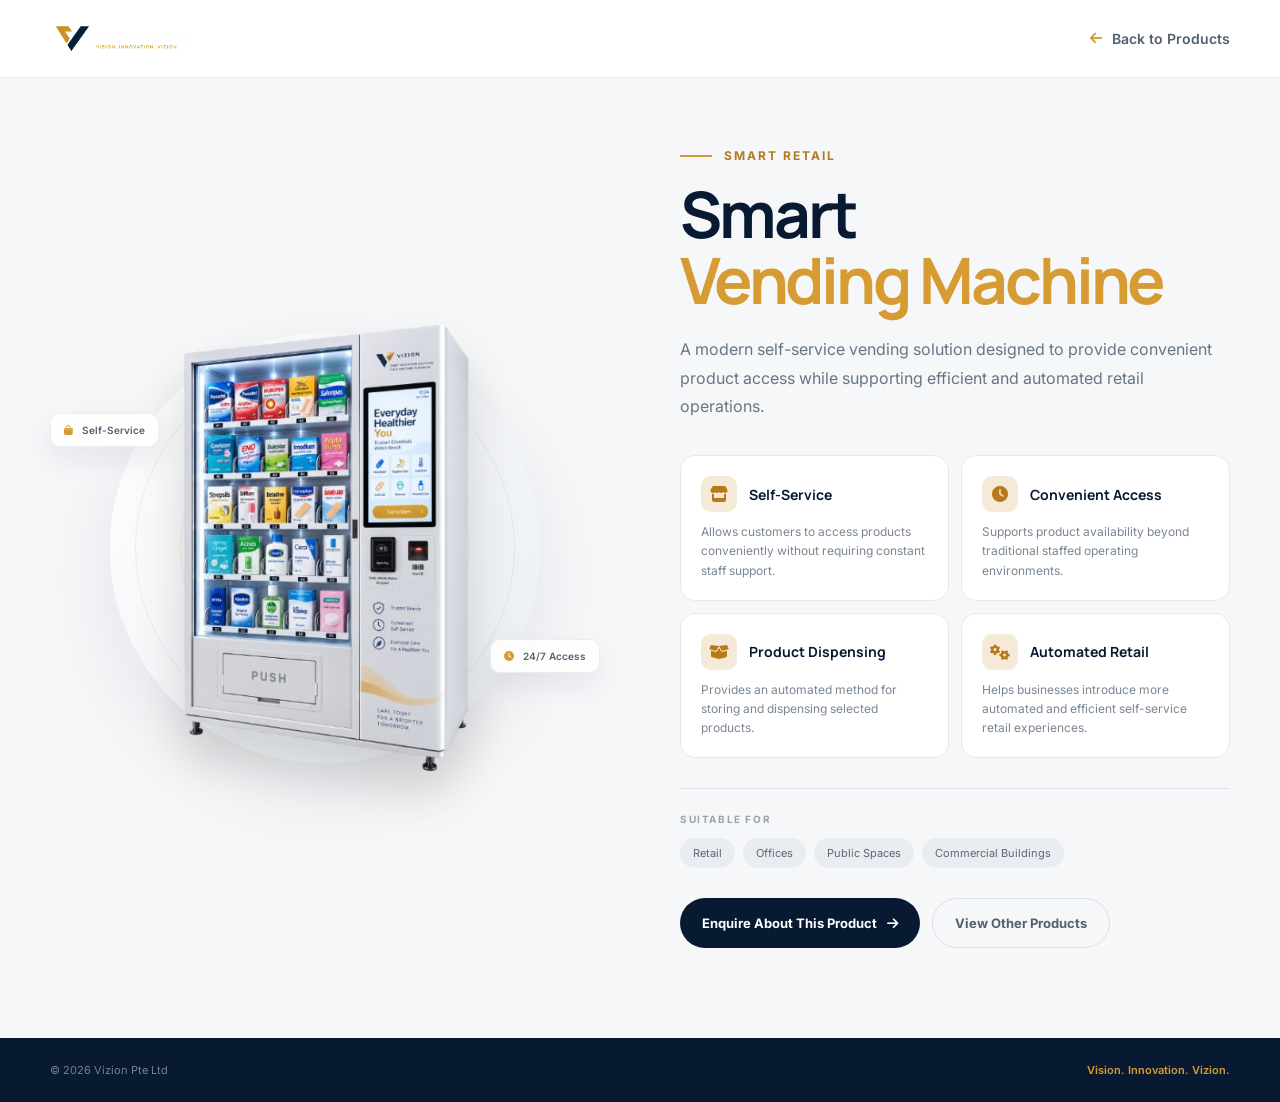
==== products.html @ 75392165 "try" ====
<!DOCTYPE html>
<html lang="en">

<head>
    <meta charset="UTF-8">
    <meta name="viewport" content="width=device-width, initial-scale=1.0">

    <title>Smart Vending Machine | Vizion Pte Ltd</title>

    <link rel="preconnect" href="https://fonts.googleapis.com">
    <link rel="preconnect" href="https://fonts.gstatic.com" crossorigin>

    <link
        href="https://fonts.googleapis.com/css2?family=Inter:wght@400;500;600;700&family=Manrope:wght@500;600;700;800&display=swap"
        rel="stylesheet"
    >

    <link
        rel="stylesheet"
        href="https://cdnjs.cloudflare.com/ajax/libs/font-awesome/6.5.2/css/all.min.css"
    >

    <style>

        /* ======================================================
           RESET
        ====================================================== */

        * {
            margin: 0;
            padding: 0;
            box-sizing: border-box;
        }

        html {
            scroll-behavior: smooth;
        }

        body {
            font-family: "Inter", sans-serif;
            background: #f6f7f9;
            color: #071a31;
        }

        a {
            text-decoration: none;
            color: inherit;
        }

        img {
            display: block;
            max-width: 100%;
        }


        /* ======================================================
           NAVBAR
        ====================================================== */

        .navbar {
            height: 78px;

            display: flex;
            align-items: center;

            position: sticky;
            top: 0;
            z-index: 100;

            background: rgba(255,255,255,0.95);
            backdrop-filter: blur(15px);

            border-bottom: 1px solid #e8ebef;
        }

        .nav-inner {
            width: min(1180px, calc(100% - 40px));
            margin: auto;

            display: flex;
            align-items: center;
            justify-content: space-between;
        }

        .logo img {
            width: 145px;
            max-height: 52px;
            object-fit: contain;
        }

        .back-btn {
            display: flex;
            align-items: center;
            gap: 10px;

            color: #52606f;

            font-size: 14px;
            font-weight: 600;

            transition: 0.25s ease;
        }

        .back-btn i {
            color: #d69b32;
        }

        .back-btn:hover {
            color: #071a31;
            transform: translateX(-4px);
        }


        /* ======================================================
           PRODUCT
        ====================================================== */

        .product-section {
            min-height: calc(100vh - 78px);

            display: flex;
            align-items: center;

            padding: 70px 0 90px;
        }

        .container {
            width: min(1180px, calc(100% - 40px));
            margin: auto;
        }

        .product-layout {
            display: grid;
            grid-template-columns: 1fr 1fr;

            gap: 80px;
            align-items: center;
        }


        /* ======================================================
           VISUAL
        ====================================================== */

        .product-visual {
            position: relative;

            min-height: 500px;

            display: flex;
            align-items: center;
            justify-content: center;

            opacity: 0;

            animation: visualIn 0.9s ease forwards;
        }

        @keyframes visualIn {

            from {
                opacity: 0;
                transform: translateX(-25px);
            }

            to {
                opacity: 1;
                transform: translateX(0);
            }

        }

        .visual-bg {
            position: absolute;

            width: 430px;
            height: 430px;

            border-radius: 50%;

            background:
                linear-gradient(
                    135deg,
                    #ffffff,
                    #e9edf2
                );

            box-shadow:
                0 30px 80px
                rgba(7, 26, 49, 0.08);

            animation:
                backgroundPulse
                5s ease-in-out infinite;
        }

        .visual-bg::before {
            content: "";

            position: absolute;
            inset: 25px;

            border-radius: 50%;

            border:
                1px solid
                rgba(7, 26, 49, 0.06);
        }

        .visual-bg::after {
            content: "";

            position: absolute;
            inset: 70px;

            border-radius: 50%;

            border:
                1px solid
                rgba(214, 155, 50, 0.15);
        }

        @keyframes backgroundPulse {

            0%,
            100% {
                transform: scale(1);
            }

            50% {
                transform: scale(1.025);
            }

        }

        .product-image {
            position: relative;
            z-index: 3;

            width: 86%;
            max-height: 450px;

            object-fit: contain;

            filter:
                drop-shadow(
                    0 30px 25px
                    rgba(0,0,0,0.14)
                );

            animation:
                productFloat
                4s ease-in-out infinite;
        }

        @keyframes productFloat {

            0%,
            100% {
                transform: translateY(0);
            }

            50% {
                transform: translateY(-12px);
            }

        }


        /* Small floating tags */

        .float-tag {
            position: absolute;
            z-index: 5;

            display: flex;
            align-items: center;
            gap: 9px;

            padding: 10px 13px;

            background:
                rgba(255,255,255,0.88);

            backdrop-filter: blur(12px);

            border:
                1px solid
                rgba(7,26,49,0.07);

            border-radius: 10px;

            box-shadow:
                0 12px 30px
                rgba(7,26,49,0.08);

            color: #52606f;

            font-size: 10px;
            font-weight: 600;

            animation:
                tagFloat
                4.5s ease-in-out infinite;
        }

        .float-tag i {
            color: #d69b32;
        }

        .tag-one {
            top: 23%;
            left: 0;
        }

        .tag-two {
            right: 0;
            bottom: 25%;

            animation-delay: 0.7s;
        }

        @keyframes tagFloat {

            0%,
            100% {
                transform: translateY(0);
            }

            50% {
                transform: translateY(-7px);
            }

        }


        /* ======================================================
           INFORMATION
        ====================================================== */

        .product-info {
            opacity: 0;

            transform: translateY(25px);

            animation:
                contentIn
                0.8s ease forwards;

            animation-delay: 0.15s;
        }

        @keyframes contentIn {

            to {
                opacity: 1;
                transform: translateY(0);
            }

        }

        .eyebrow {
            display: flex;
            align-items: center;
            gap: 12px;

            margin-bottom: 18px;

            color: #b37a20;

            font-size: 12px;
            font-weight: 700;

            letter-spacing: 2px;

            text-transform: uppercase;
        }

        .eyebrow::before {
            content: "";

            width: 32px;
            height: 2px;

            background: #d69b32;
        }

        h1 {
            margin-bottom: 22px;

            font-family: "Manrope", sans-serif;

            font-size:
                clamp(42px, 5vw, 66px);

            line-height: 1.03;

            letter-spacing: -3px;
        }

        h1 span {
            display: block;
            color: #d69b32;
        }

        .description {
            max-width: 570px;

            margin-bottom: 34px;

            color: #687584;

            font-size: 16px;
            line-height: 1.8;
        }


        /* ======================================================
           FEATURE CARDS
        ====================================================== */

        .features {
            display: grid;
            grid-template-columns:
                repeat(2, 1fr);

            gap: 12px;

            margin-bottom: 30px;
        }

        .feature {
            min-height: 120px;

            padding: 20px;

            background: white;

            border:
                1px solid #e4e8ed;

            border-radius: 15px;

            transition:
                transform 0.3s ease,
                box-shadow 0.3s ease,
                border-color 0.3s ease;
        }

        .feature:hover {
            transform: translateY(-6px);

            border-color:
                rgba(214,155,50,0.45);

            box-shadow:
                0 15px 35px
                rgba(7,26,49,0.08);
        }

        .feature-top {
            display: flex;
            align-items: center;
            gap: 12px;

            margin-bottom: 10px;
        }

        .feature-icon {
            width: 36px;
            height: 36px;

            flex-shrink: 0;

            display: flex;
            align-items: center;
            justify-content: center;

            border-radius: 10px;

            background: #f5ead7;

            color: #b87919;

            transition: 0.3s ease;
        }

        .feature:hover .feature-icon {
            background: #d69b32;
            color: white;

            transform:
                rotate(-6deg) scale(1.05);
        }

        .feature h3 {
            font-family:
                "Manrope", sans-serif;

            font-size: 14px;
        }

        .feature p {
            color: #7a8693;

            font-size: 12px;
            line-height: 1.6;
        }


        /* ======================================================
           APPLICATION TAGS
        ====================================================== */

        .applications {
            margin-top: 30px;
            padding-top: 24px;

            border-top:
                1px solid #e1e5e9;
        }

        .applications-label {
            margin-bottom: 13px;

            color: #9aa3ad;

            font-size: 10px;
            font-weight: 700;

            letter-spacing: 1.6px;

            text-transform: uppercase;
        }

        .application-list {
            display: flex;
            flex-wrap: wrap;

            gap: 8px;
        }

        .application-list span {
            padding: 8px 13px;

            background: #e9edf1;

            border-radius: 100px;

            color: #5b6775;

            font-size: 11px;

            transition: 0.25s ease;
        }

        .application-list span:hover {
            background: #071a31;
            color: white;

            transform: translateY(-2px);
        }


        /* ======================================================
           ACTIONS
        ====================================================== */

        .actions {
            display: flex;
            flex-wrap: wrap;

            gap: 12px;

            margin-top: 30px;
        }

        .primary-btn,
        .secondary-btn {
            min-height: 50px;

            padding: 0 22px;

            display: inline-flex;
            align-items: center;
            justify-content: center;

            gap: 10px;

            border-radius: 100px;

            font-size: 13px;
            font-weight: 700;

            transition: 0.3s ease;
        }

        .primary-btn {
            background: #071a31;
            color: white;
        }

        .primary-btn:hover {
            background: #d69b32;
            color: #071a31;

            transform: translateY(-3px);
        }

        .primary-btn i {
            transition: transform 0.3s ease;
        }

        .primary-btn:hover i {
            transform: translateX(4px);
        }

        .secondary-btn {
            border:
                1px solid #d9dee4;

            color: #52606f;

            background: transparent;
        }

        .secondary-btn:hover {
            background: white;

            color: #071a31;

            transform: translateY(-3px);
        }


        /* ======================================================
           FOOTER
        ====================================================== */

        footer {
            padding: 25px 0;

            background: #071a31;

            color:
                rgba(255,255,255,0.45);
        }

        .footer-inner {
            width:
                min(1180px, calc(100% - 40px));

            margin: auto;

            display: flex;
            justify-content: space-between;
            align-items: center;

            gap: 20px;

            font-size: 11px;
        }

        .footer-inner strong {
            color: #d69b32;
            font-weight: 600;
        }


        /* ======================================================
           RESPONSIVE
        ====================================================== */

        @media (max-width: 900px) {

            .product-section {
                padding-top: 45px;
            }

            .product-layout {
                grid-template-columns: 1fr;

                gap: 35px;
            }

            .product-visual {
                min-height: 400px;
            }

            .visual-bg {
                width: 350px;
                height: 350px;
            }

            .product-image {
                max-height: 360px;
            }

        }


        @media (max-width: 600px) {

            .navbar {
                height: 68px;
            }

            .logo img {
                width: 120px;
            }

            .back-btn {
                font-size: 12px;
            }

            .product-section {
                min-height: auto;

                padding:
                    35px 0 60px;
            }

            .product-visual {
                min-height: 320px;
            }

            .visual-bg {
                width: 270px;
                height: 270px;
            }

            .product-image {
                width: 92%;
                max-height: 290px;
            }

            .float-tag {
                font-size: 9px;
            }

            .tag-one {
                left: -5px;
            }

            .tag-two {
                right: -5px;
            }

            h1 {
                font-size: 43px;
                letter-spacing: -2px;
            }

            .description {
                font-size: 14px;
            }

            .features {
                grid-template-columns: 1fr;
            }

            .feature {
                min-height: auto;
            }

            .actions {
                flex-direction: column;
            }

            .primary-btn,
            .secondary-btn {
                width: 100%;
            }

            .footer-inner {
                flex-direction: column;
                align-items: flex-start;
            }

        }


        @media (prefers-reduced-motion: reduce) {

            *,
            *::before,
            *::after {
                animation-duration:
                    0.01ms !important;

                animation-iteration-count:
                    1 !important;

                transition-duration:
                    0.01ms !important;
            }

        }

    </style>

</head>


<body>


<!-- ==========================================================
     NAVBAR
=========================================================== -->

<header class="navbar">

    <div class="nav-inner">

        <a
            href="../index.html"
            class="logo"
        >

            <img
                src="../images/logo.png"
                alt="Vizion Pte Ltd"
            >

        </a>


        <a
            href="../index.html#products"
            class="back-btn"
        >

            <i class="fa-solid fa-arrow-left"></i>

            Back to Products

        </a>

    </div>

</header>



<!-- ==========================================================
     PRODUCT
=========================================================== -->

<main class="product-section">

    <div class="container">

        <div class="product-layout">


            <!-- PRODUCT IMAGE -->

            <div class="product-visual">

                <div class="visual-bg"></div>


                <div class="float-tag tag-one">

                    <i class="fa-solid fa-bag-shopping"></i>

                    Self-Service

                </div>


                <div class="float-tag tag-two">

                    <i class="fa-solid fa-clock"></i>

                    24/7 Access

                </div>


                <img
                    src="../images/products/vending.png"
                    alt="Vizion Smart Vending Machine"
                    class="product-image"
                >

            </div>



            <!-- PRODUCT INFO -->

            <div class="product-info">


                <div class="eyebrow">
                    Smart Retail
                </div>


                <h1>

                    Smart

                    <span>
                        Vending Machine
                    </span>

                </h1>


                <p class="description">

                    A modern self-service vending solution
                    designed to provide convenient product
                    access while supporting efficient and
                    automated retail operations.

                </p>



                <!-- FEATURES -->

                <div class="features">


                    <div class="feature">

                        <div class="feature-top">

                            <div class="feature-icon">

                                <i class="fa-solid fa-store"></i>

                            </div>

                            <h3>
                                Self-Service
                            </h3>

                        </div>

                        <p>

                            Allows customers to access
                            products conveniently without
                            requiring constant staff support.

                        </p>

                    </div>



                    <div class="feature">

                        <div class="feature-top">

                            <div class="feature-icon">

                                <i class="fa-solid fa-clock"></i>

                            </div>

                            <h3>
                                Convenient Access
                            </h3>

                        </div>

                        <p>

                            Supports product availability
                            beyond traditional staffed
                            operating environments.

                        </p>

                    </div>



                    <div class="feature">

                        <div class="feature-top">

                            <div class="feature-icon">

                                <i class="fa-solid fa-box-open"></i>

                            </div>

                            <h3>
                                Product Dispensing
                            </h3>

                        </div>

                        <p>

                            Provides an automated method
                            for storing and dispensing
                            selected products.

                        </p>

                    </div>



                    <div class="feature">

                        <div class="feature-top">

                            <div class="feature-icon">

                                <i class="fa-solid fa-gears"></i>

                            </div>

                            <h3>
                                Automated Retail
                            </h3>

                        </div>

                        <p>

                            Helps businesses introduce
                            more automated and efficient
                            self-service retail experiences.

                        </p>

                    </div>


                </div>



                <!-- APPLICATIONS -->

                <div class="applications">

                    <div class="applications-label">
                        Suitable For
                    </div>


                    <div class="application-list">

                        <span>
                            Retail
                        </span>

                        <span>
                            Offices
                        </span>

                        <span>
                            Public Spaces
                        </span>

                        <span>
                            Commercial Buildings
                        </span>

                    </div>

                </div>



                <!-- BUTTONS -->

                <div class="actions">


                    <a
                        href="mailto:csgsc77@gmail.com?subject=Smart%20Vending%20Machine%20Enquiry"
                        class="primary-btn"
                    >

                        Enquire About This Product

                        <i class="fa-solid fa-arrow-right"></i>

                    </a>


                    <a
                        href="../index.html#products"
                        class="secondary-btn"
                    >

                        View Other Products

                    </a>


                </div>


            </div>

        </div>

    </div>

</main>



<!-- ==========================================================
     FOOTER
=========================================================== -->

<footer>

    <div class="footer-inner">

        <span>

            © <span id="year"></span>
            Vizion Pte Ltd

        </span>


        <strong>
            Vision. Innovation. Vizion.
        </strong>

    </div>

</footer>



<script>

    document.getElementById("year").textContent =
        new Date().getFullYear();

</script>


</body>

</html>
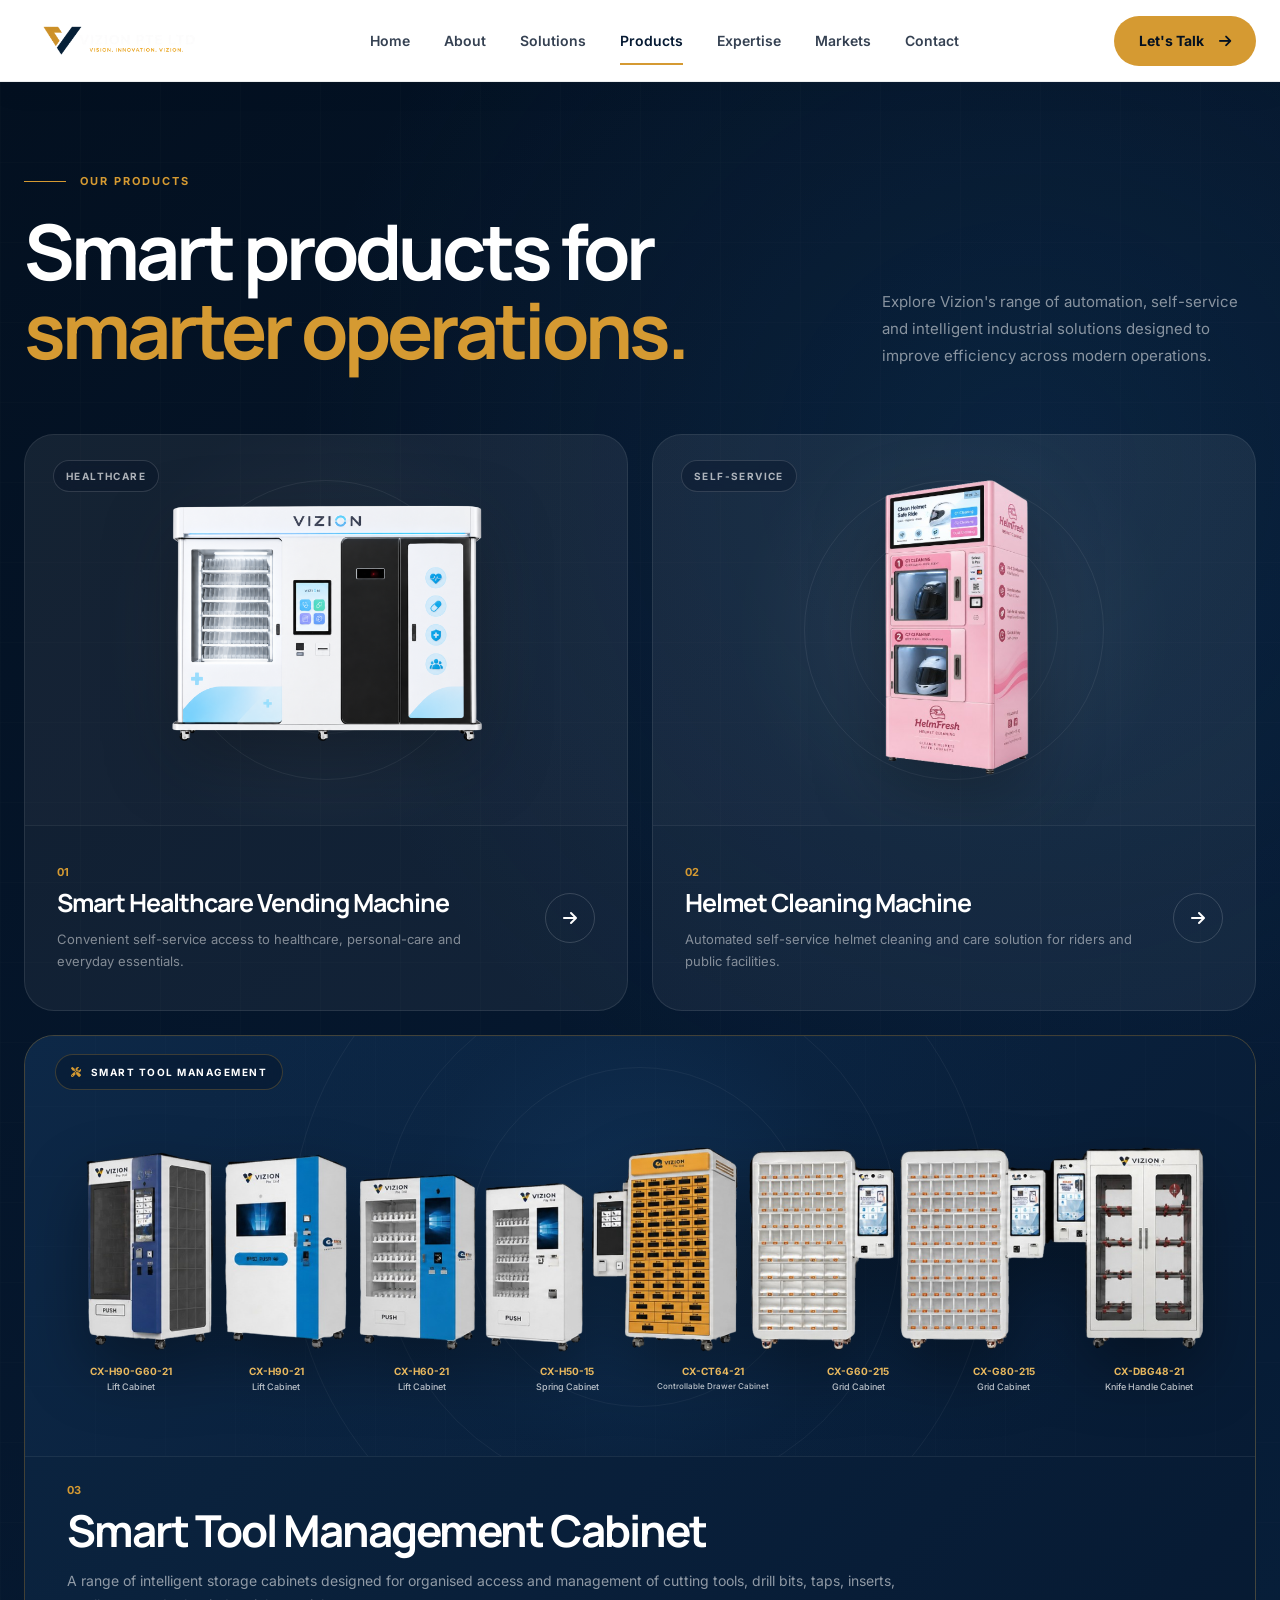
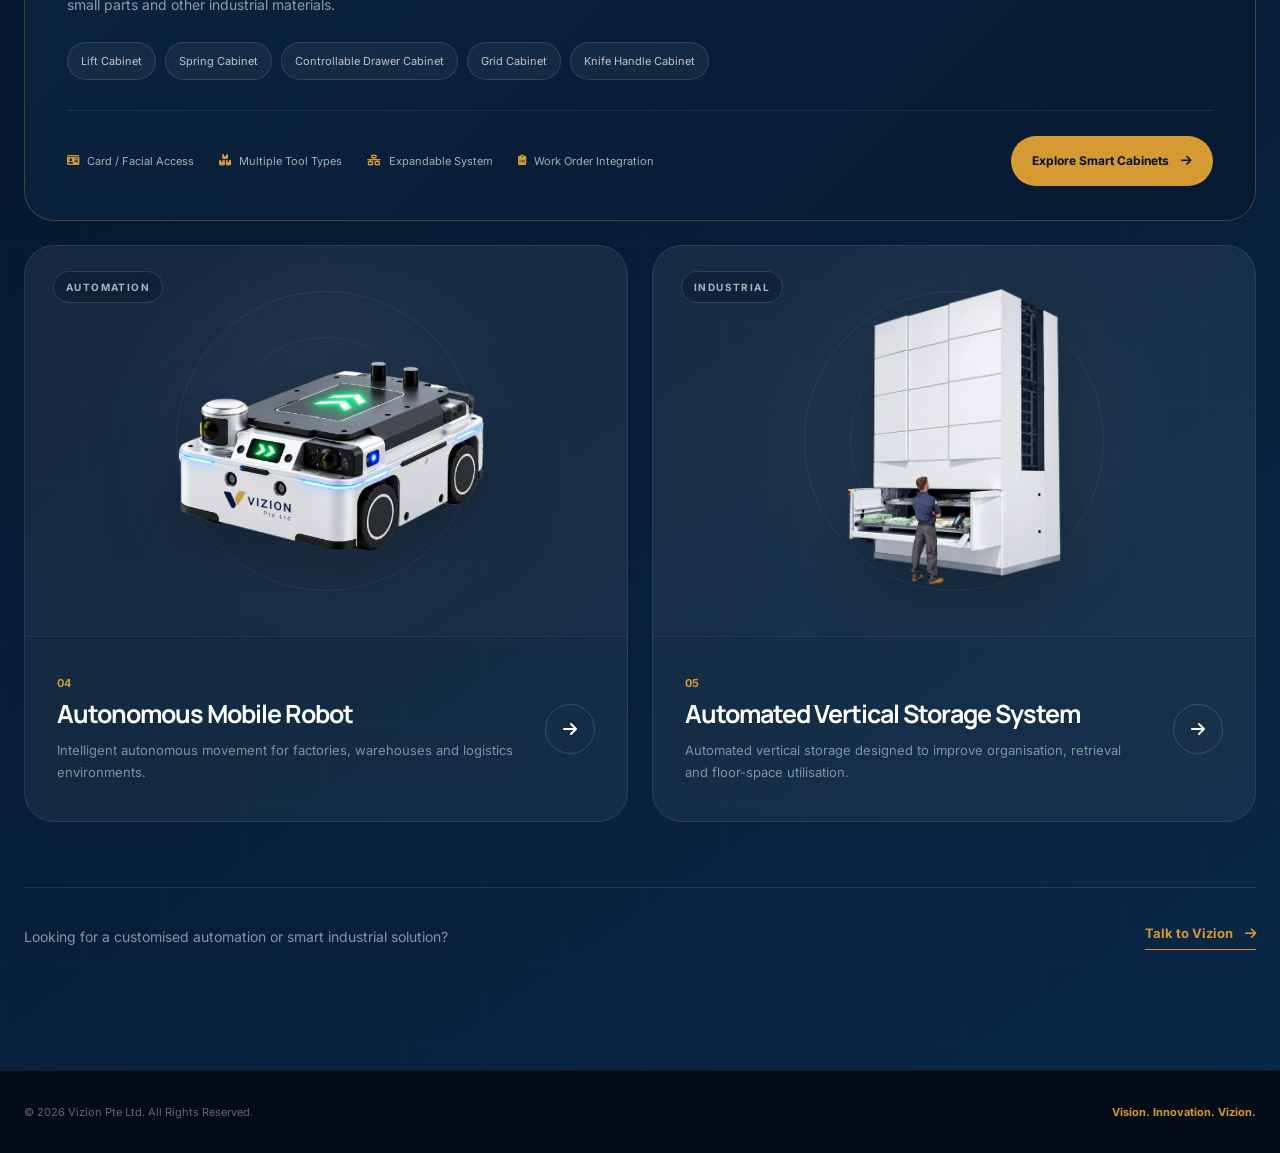
==== commit 7ed06e5c: "new changes" ====
--- a/products.html
+++ b/products.html
@@ -3,801 +3,61 @@
 
 <head>
     <meta charset="UTF-8">
-    <meta name="viewport" content="width=device-width, initial-scale=1.0">
-
-    <title>Smart Vending Machine | Vizion Pte Ltd</title>
-
-    <link rel="preconnect" href="https://fonts.googleapis.com">
-    <link rel="preconnect" href="https://fonts.gstatic.com" crossorigin>
+
+    <meta
+        name="viewport"
+        content="width=device-width, initial-scale=1.0"
+    >
+
+    <title>Products | Vizion Pte Ltd</title>
+
+    <meta
+        name="description"
+        content="Explore Vizion smart automation products including healthcare vending machines, helmet cleaning machines, smart tool management cabinets, autonomous mobile robots and automated vertical storage systems."
+    >
+
+
+    <!-- GOOGLE FONTS -->
+
+    <link
+        rel="preconnect"
+        href="https://fonts.googleapis.com"
+    >
+
+    <link
+        rel="preconnect"
+        href="https://fonts.gstatic.com"
+        crossorigin
+    >
 
     <link
         href="https://fonts.googleapis.com/css2?family=Inter:wght@400;500;600;700&family=Manrope:wght@500;600;700;800&display=swap"
         rel="stylesheet"
     >
 
+
+    <!-- FONT AWESOME -->
+
     <link
         rel="stylesheet"
         href="https://cdnjs.cloudflare.com/ajax/libs/font-awesome/6.5.2/css/all.min.css"
     >
 
-    <style>
-
-        /* ======================================================
-           RESET
-        ====================================================== */
-
-        * {
-            margin: 0;
-            padding: 0;
-            box-sizing: border-box;
-        }
-
-        html {
-            scroll-behavior: smooth;
-        }
-
-        body {
-            font-family: "Inter", sans-serif;
-            background: #f6f7f9;
-            color: #071a31;
-        }
-
-        a {
-            text-decoration: none;
-            color: inherit;
-        }
-
-        img {
-            display: block;
-            max-width: 100%;
-        }
-
-
-        /* ======================================================
-           NAVBAR
-        ====================================================== */
-
-        .navbar {
-            height: 78px;
-
-            display: flex;
-            align-items: center;
-
-            position: sticky;
-            top: 0;
-            z-index: 100;
-
-            background: rgba(255,255,255,0.95);
-            backdrop-filter: blur(15px);
-
-            border-bottom: 1px solid #e8ebef;
-        }
-
-        .nav-inner {
-            width: min(1180px, calc(100% - 40px));
-            margin: auto;
-
-            display: flex;
-            align-items: center;
-            justify-content: space-between;
-        }
-
-        .logo img {
-            width: 145px;
-            max-height: 52px;
-            object-fit: contain;
-        }
-
-        .back-btn {
-            display: flex;
-            align-items: center;
-            gap: 10px;
-
-            color: #52606f;
-
-            font-size: 14px;
-            font-weight: 600;
-
-            transition: 0.25s ease;
-        }
-
-        .back-btn i {
-            color: #d69b32;
-        }
-
-        .back-btn:hover {
-            color: #071a31;
-            transform: translateX(-4px);
-        }
-
-
-        /* ======================================================
-           PRODUCT
-        ====================================================== */
-
-        .product-section {
-            min-height: calc(100vh - 78px);
-
-            display: flex;
-            align-items: center;
-
-            padding: 70px 0 90px;
-        }
-
-        .container {
-            width: min(1180px, calc(100% - 40px));
-            margin: auto;
-        }
-
-        .product-layout {
-            display: grid;
-            grid-template-columns: 1fr 1fr;
-
-            gap: 80px;
-            align-items: center;
-        }
-
-
-        /* ======================================================
-           VISUAL
-        ====================================================== */
-
-        .product-visual {
-            position: relative;
-
-            min-height: 500px;
-
-            display: flex;
-            align-items: center;
-            justify-content: center;
-
-            opacity: 0;
-
-            animation: visualIn 0.9s ease forwards;
-        }
-
-        @keyframes visualIn {
-
-            from {
-                opacity: 0;
-                transform: translateX(-25px);
-            }
-
-            to {
-                opacity: 1;
-                transform: translateX(0);
-            }
-
-        }
-
-        .visual-bg {
-            position: absolute;
-
-            width: 430px;
-            height: 430px;
-
-            border-radius: 50%;
-
-            background:
-                linear-gradient(
-                    135deg,
-                    #ffffff,
-                    #e9edf2
-                );
-
-            box-shadow:
-                0 30px 80px
-                rgba(7, 26, 49, 0.08);
-
-            animation:
-                backgroundPulse
-                5s ease-in-out infinite;
-        }
-
-        .visual-bg::before {
-            content: "";
-
-            position: absolute;
-            inset: 25px;
-
-            border-radius: 50%;
-
-            border:
-                1px solid
-                rgba(7, 26, 49, 0.06);
-        }
-
-        .visual-bg::after {
-            content: "";
-
-            position: absolute;
-            inset: 70px;
-
-            border-radius: 50%;
-
-            border:
-                1px solid
-                rgba(214, 155, 50, 0.15);
-        }
-
-        @keyframes backgroundPulse {
-
-            0%,
-            100% {
-                transform: scale(1);
-            }
-
-            50% {
-                transform: scale(1.025);
-            }
-
-        }
-
-        .product-image {
-            position: relative;
-            z-index: 3;
-
-            width: 86%;
-            max-height: 450px;
-
-            object-fit: contain;
-
-            filter:
-                drop-shadow(
-                    0 30px 25px
-                    rgba(0,0,0,0.14)
-                );
-
-            animation:
-                productFloat
-                4s ease-in-out infinite;
-        }
-
-        @keyframes productFloat {
-
-            0%,
-            100% {
-                transform: translateY(0);
-            }
-
-            50% {
-                transform: translateY(-12px);
-            }
-
-        }
-
-
-        /* Small floating tags */
-
-        .float-tag {
-            position: absolute;
-            z-index: 5;
-
-            display: flex;
-            align-items: center;
-            gap: 9px;
-
-            padding: 10px 13px;
-
-            background:
-                rgba(255,255,255,0.88);
-
-            backdrop-filter: blur(12px);
-
-            border:
-                1px solid
-                rgba(7,26,49,0.07);
-
-            border-radius: 10px;
-
-            box-shadow:
-                0 12px 30px
-                rgba(7,26,49,0.08);
-
-            color: #52606f;
-
-            font-size: 10px;
-            font-weight: 600;
-
-            animation:
-                tagFloat
-                4.5s ease-in-out infinite;
-        }
-
-        .float-tag i {
-            color: #d69b32;
-        }
-
-        .tag-one {
-            top: 23%;
-            left: 0;
-        }
-
-        .tag-two {
-            right: 0;
-            bottom: 25%;
-
-            animation-delay: 0.7s;
-        }
-
-        @keyframes tagFloat {
-
-            0%,
-            100% {
-                transform: translateY(0);
-            }
-
-            50% {
-                transform: translateY(-7px);
-            }
-
-        }
-
-
-        /* ======================================================
-           INFORMATION
-        ====================================================== */
-
-        .product-info {
-            opacity: 0;
-
-            transform: translateY(25px);
-
-            animation:
-                contentIn
-                0.8s ease forwards;
-
-            animation-delay: 0.15s;
-        }
-
-        @keyframes contentIn {
-
-            to {
-                opacity: 1;
-                transform: translateY(0);
-            }
-
-        }
-
-        .eyebrow {
-            display: flex;
-            align-items: center;
-            gap: 12px;
-
-            margin-bottom: 18px;
-
-            color: #b37a20;
-
-            font-size: 12px;
-            font-weight: 700;
-
-            letter-spacing: 2px;
-
-            text-transform: uppercase;
-        }
-
-        .eyebrow::before {
-            content: "";
-
-            width: 32px;
-            height: 2px;
-
-            background: #d69b32;
-        }
-
-        h1 {
-            margin-bottom: 22px;
-
-            font-family: "Manrope", sans-serif;
-
-            font-size:
-                clamp(42px, 5vw, 66px);
-
-            line-height: 1.03;
-
-            letter-spacing: -3px;
-        }
-
-        h1 span {
-            display: block;
-            color: #d69b32;
-        }
-
-        .description {
-            max-width: 570px;
-
-            margin-bottom: 34px;
-
-            color: #687584;
-
-            font-size: 16px;
-            line-height: 1.8;
-        }
-
-
-        /* ======================================================
-           FEATURE CARDS
-        ====================================================== */
-
-        .features {
-            display: grid;
-            grid-template-columns:
-                repeat(2, 1fr);
-
-            gap: 12px;
-
-            margin-bottom: 30px;
-        }
-
-        .feature {
-            min-height: 120px;
-
-            padding: 20px;
-
-            background: white;
-
-            border:
-                1px solid #e4e8ed;
-
-            border-radius: 15px;
-
-            transition:
-                transform 0.3s ease,
-                box-shadow 0.3s ease,
-                border-color 0.3s ease;
-        }
-
-        .feature:hover {
-            transform: translateY(-6px);
-
-            border-color:
-                rgba(214,155,50,0.45);
-
-            box-shadow:
-                0 15px 35px
-                rgba(7,26,49,0.08);
-        }
-
-        .feature-top {
-            display: flex;
-            align-items: center;
-            gap: 12px;
-
-            margin-bottom: 10px;
-        }
-
-        .feature-icon {
-            width: 36px;
-            height: 36px;
-
-            flex-shrink: 0;
-
-            display: flex;
-            align-items: center;
-            justify-content: center;
-
-            border-radius: 10px;
-
-            background: #f5ead7;
-
-            color: #b87919;
-
-            transition: 0.3s ease;
-        }
-
-        .feature:hover .feature-icon {
-            background: #d69b32;
-            color: white;
-
-            transform:
-                rotate(-6deg) scale(1.05);
-        }
-
-        .feature h3 {
-            font-family:
-                "Manrope", sans-serif;
-
-            font-size: 14px;
-        }
-
-        .feature p {
-            color: #7a8693;
-
-            font-size: 12px;
-            line-height: 1.6;
-        }
-
-
-        /* ======================================================
-           APPLICATION TAGS
-        ====================================================== */
-
-        .applications {
-            margin-top: 30px;
-            padding-top: 24px;
-
-            border-top:
-                1px solid #e1e5e9;
-        }
-
-        .applications-label {
-            margin-bottom: 13px;
-
-            color: #9aa3ad;
-
-            font-size: 10px;
-            font-weight: 700;
-
-            letter-spacing: 1.6px;
-
-            text-transform: uppercase;
-        }
-
-        .application-list {
-            display: flex;
-            flex-wrap: wrap;
-
-            gap: 8px;
-        }
-
-        .application-list span {
-            padding: 8px 13px;
-
-            background: #e9edf1;
-
-            border-radius: 100px;
-
-            color: #5b6775;
-
-            font-size: 11px;
-
-            transition: 0.25s ease;
-        }
-
-        .application-list span:hover {
-            background: #071a31;
-            color: white;
-
-            transform: translateY(-2px);
-        }
-
-
-        /* ======================================================
-           ACTIONS
-        ====================================================== */
-
-        .actions {
-            display: flex;
-            flex-wrap: wrap;
-
-            gap: 12px;
-
-            margin-top: 30px;
-        }
-
-        .primary-btn,
-        .secondary-btn {
-            min-height: 50px;
-
-            padding: 0 22px;
-
-            display: inline-flex;
-            align-items: center;
-            justify-content: center;
-
-            gap: 10px;
-
-            border-radius: 100px;
-
-            font-size: 13px;
-            font-weight: 700;
-
-            transition: 0.3s ease;
-        }
-
-        .primary-btn {
-            background: #071a31;
-            color: white;
-        }
-
-        .primary-btn:hover {
-            background: #d69b32;
-            color: #071a31;
-
-            transform: translateY(-3px);
-        }
-
-        .primary-btn i {
-            transition: transform 0.3s ease;
-        }
-
-        .primary-btn:hover i {
-            transform: translateX(4px);
-        }
-
-        .secondary-btn {
-            border:
-                1px solid #d9dee4;
-
-            color: #52606f;
-
-            background: transparent;
-        }
-
-        .secondary-btn:hover {
-            background: white;
-
-            color: #071a31;
-
-            transform: translateY(-3px);
-        }
-
-
-        /* ======================================================
-           FOOTER
-        ====================================================== */
-
-        footer {
-            padding: 25px 0;
-
-            background: #071a31;
-
-            color:
-                rgba(255,255,255,0.45);
-        }
-
-        .footer-inner {
-            width:
-                min(1180px, calc(100% - 40px));
-
-            margin: auto;
-
-            display: flex;
-            justify-content: space-between;
-            align-items: center;
-
-            gap: 20px;
-
-            font-size: 11px;
-        }
-
-        .footer-inner strong {
-            color: #d69b32;
-            font-weight: 600;
-        }
-
-
-        /* ======================================================
-           RESPONSIVE
-        ====================================================== */
-
-        @media (max-width: 900px) {
-
-            .product-section {
-                padding-top: 45px;
-            }
-
-            .product-layout {
-                grid-template-columns: 1fr;
-
-                gap: 35px;
-            }
-
-            .product-visual {
-                min-height: 400px;
-            }
-
-            .visual-bg {
-                width: 350px;
-                height: 350px;
-            }
-
-            .product-image {
-                max-height: 360px;
-            }
-
-        }
-
-
-        @media (max-width: 600px) {
-
-            .navbar {
-                height: 68px;
-            }
-
-            .logo img {
-                width: 120px;
-            }
-
-            .back-btn {
-                font-size: 12px;
-            }
-
-            .product-section {
-                min-height: auto;
-
-                padding:
-                    35px 0 60px;
-            }
-
-            .product-visual {
-                min-height: 320px;
-            }
-
-            .visual-bg {
-                width: 270px;
-                height: 270px;
-            }
-
-            .product-image {
-                width: 92%;
-                max-height: 290px;
-            }
-
-            .float-tag {
-                font-size: 9px;
-            }
-
-            .tag-one {
-                left: -5px;
-            }
-
-            .tag-two {
-                right: -5px;
-            }
-
-            h1 {
-                font-size: 43px;
-                letter-spacing: -2px;
-            }
-
-            .description {
-                font-size: 14px;
-            }
-
-            .features {
-                grid-template-columns: 1fr;
-            }
-
-            .feature {
-                min-height: auto;
-            }
-
-            .actions {
-                flex-direction: column;
-            }
-
-            .primary-btn,
-            .secondary-btn {
-                width: 100%;
-            }
-
-            .footer-inner {
-                flex-direction: column;
-                align-items: flex-start;
-            }
-
-        }
-
-
-        @media (prefers-reduced-motion: reduce) {
-
-            *,
-            *::before,
-            *::after {
-                animation-duration:
-                    0.01ms !important;
-
-                animation-iteration-count:
-                    1 !important;
-
-                transition-duration:
-                    0.01ms !important;
-            }
-
-        }
-
-    </style>
+
+    <!-- MAIN SITE CSS -->
+
+    <link
+        rel="stylesheet"
+        href="css/style.css"
+    >
+
+
+    <!-- PRODUCTS PAGE CSS -->
+
+    <link
+        rel="stylesheet"
+        href="css/products.css"
+    >
 
 </head>
 
@@ -805,148 +65,830 @@
 <body>
 
 
-<!-- ==========================================================
+<!-- =========================================================
      NAVBAR
-=========================================================== -->
-
-<header class="navbar">
-
-    <div class="nav-inner">
+========================================================= -->
+
+<header class="product-site-header">
+
+    <div class="product-container product-nav-container">
+
+
+        <!-- LOGO -->
 
         <a
-            href="../index.html"
-            class="logo"
+            href="index.html"
+            class="product-site-logo"
         >
 
             <img
-                src="../images/logo.png"
+                src="images/logo.png"
                 alt="Vizion Pte Ltd"
             >
 
         </a>
 
 
+
+        <!-- DESKTOP NAV -->
+
+        <nav class="product-desktop-nav">
+
+            <a
+                href="index.html#home"
+                class="product-nav-link"
+            >
+                Home
+            </a>
+
+            <a
+                href="index.html#about"
+                class="product-nav-link"
+            >
+                About
+            </a>
+
+            <a
+                href="index.html#solutions"
+                class="product-nav-link"
+            >
+                Solutions
+            </a>
+
+            <a
+                href="products.html"
+                class="product-nav-link active"
+            >
+                Products
+            </a>
+
+            <a
+                href="index.html#expertise"
+                class="product-nav-link"
+            >
+                Expertise
+            </a>
+
+            <a
+                href="index.html#markets"
+                class="product-nav-link"
+            >
+                Markets
+            </a>
+
+            <a
+                href="index.html#contact"
+                class="product-nav-link"
+            >
+                Contact
+            </a>
+
+        </nav>
+
+
+
+        <!-- CTA -->
+
         <a
-            href="../index.html#products"
-            class="back-btn"
+            href="index.html#contact"
+            class="product-nav-button"
         >
 
-            <i class="fa-solid fa-arrow-left"></i>
-
-            Back to Products
+            Let's Talk
+
+            <i class="fa-solid fa-arrow-right"></i>
 
         </a>
 
+
+
+        <!-- MOBILE BUTTON -->
+
+        <button
+            class="product-mobile-btn"
+            id="productMobileBtn"
+            aria-label="Open navigation"
+        >
+
+            <span></span>
+            <span></span>
+            <span></span>
+
+        </button>
+
     </div>
 
+
+
+    <!-- MOBILE MENU -->
+
+    <div
+        class="product-mobile-menu"
+        id="productMobileMenu"
+    >
+
+        <a href="index.html#home">
+            Home
+        </a>
+
+        <a href="index.html#about">
+            About
+        </a>
+
+        <a href="index.html#solutions">
+            Solutions
+        </a>
+
+        <a href="products.html">
+            Products
+        </a>
+
+        <a href="index.html#expertise">
+            Expertise
+        </a>
+
+        <a href="index.html#markets">
+            Markets
+        </a>
+
+        <a href="index.html#contact">
+            Contact
+        </a>
+
+    </div>
+
 </header>
 
 
 
-<!-- ==========================================================
-     PRODUCT
-=========================================================== -->
-
-<main class="product-section">
-
-    <div class="container">
-
-        <div class="product-layout">
-
-
-            <!-- PRODUCT IMAGE -->
-
-            <div class="product-visual">
-
-                <div class="visual-bg"></div>
-
-
-                <div class="float-tag tag-one">
-
-                    <i class="fa-solid fa-bag-shopping"></i>
-
-                    Self-Service
+<!-- =========================================================
+     PRODUCTS PAGE
+========================================================= -->
+
+<main class="products-page">
+
+    <div class="product-container">
+
+
+        <!-- =====================================================
+             PAGE INTRO
+        ====================================================== -->
+
+        <section class="products-intro">
+
+
+            <div class="products-intro-left">
+
+                <div class="products-eyebrow">
+
+                    <span></span>
+
+                    OUR PRODUCTS
 
                 </div>
 
 
-                <div class="float-tag tag-two">
-
-                    <i class="fa-solid fa-clock"></i>
-
-                    24/7 Access
+                <h1>
+
+                    Smart products for
+
+                    <strong>
+                        smarter operations.
+                    </strong>
+
+                </h1>
+
+            </div>
+
+
+
+            <p class="products-intro-description">
+
+                Explore Vizion's range of automation,
+                self-service and intelligent industrial
+                solutions designed to improve efficiency
+                across modern operations.
+
+            </p>
+
+
+        </section>
+
+
+
+        <!-- =====================================================
+             PRODUCTS GRID
+        ====================================================== -->
+
+        <section class="products-grid">
+
+
+
+            <!-- =================================================
+                 01 SMART HEALTHCARE VENDING MACHINE
+            ================================================== -->
+
+            <article class="standard-product-card">
+
+
+                <div class="standard-product-image">
+
+
+                    <span class="product-category">
+                        Healthcare
+                    </span>
+
+
+                    <div class="product-rings"></div>
+
+
+                    <img
+                        src="images/products/vending.png"
+                        alt="Smart Healthcare Vending Machine"
+                    >
+
+
+                    <a
+                        href="products/vending.html"
+                        class="product-view-overlay"
+                    >
+
+                        <span>
+                            View Product
+                        </span>
+
+
+                        <div class="product-view-icon">
+
+                            <i
+                                class="fa-solid fa-arrow-up-right-from-square"
+                            ></i>
+
+                        </div>
+
+                    </a>
+
 
                 </div>
 
 
-                <img
-                    src="../images/products/vending.png"
-                    alt="Vizion Smart Vending Machine"
-                    class="product-image"
-                >
-
-            </div>
-
-
-
-            <!-- PRODUCT INFO -->
-
-            <div class="product-info">
-
-
-                <div class="eyebrow">
-                    Smart Retail
+
+                <div class="standard-product-content">
+
+
+                    <div>
+
+                        <span class="product-number">
+                            01
+                        </span>
+
+
+                        <h2>
+                            Smart Healthcare Vending Machine
+                        </h2>
+
+
+                        <p>
+
+                            Convenient self-service access
+                            to healthcare, personal-care
+                            and everyday essentials.
+
+                        </p>
+
+                    </div>
+
+
+
+                    <a
+                        href="products/vending.html"
+                        class="product-arrow"
+                        aria-label="View Smart Healthcare Vending Machine"
+                    >
+
+                        <i class="fa-solid fa-arrow-right"></i>
+
+                    </a>
+
+
                 </div>
 
 
-                <h1>
-
-                    Smart
-
-                    <span>
-                        Vending Machine
+            </article>
+
+
+
+            <!-- =================================================
+                 02 HELMET CLEANING MACHINE
+            ================================================== -->
+
+            <article class="standard-product-card">
+
+
+                <div class="standard-product-image">
+
+
+                    <span class="product-category">
+                        Self-Service
                     </span>
 
-                </h1>
-
-
-                <p class="description">
-
-                    A modern self-service vending solution
-                    designed to provide convenient product
-                    access while supporting efficient and
-                    automated retail operations.
-
-                </p>
-
-
-
-                <!-- FEATURES -->
-
-                <div class="features">
-
-
-                    <div class="feature">
-
-                        <div class="feature-top">
-
-                            <div class="feature-icon">
-
-                                <i class="fa-solid fa-store"></i>
+
+                    <div class="product-rings"></div>
+
+
+                    <img
+                        src="images/products/helmet.png"
+                        alt="Helmet Cleaning Machine"
+                    >
+
+
+                    <a
+                        href="products/helmet-cleaning.html"
+                        class="product-view-overlay"
+                    >
+
+                        <span>
+                            View Product
+                        </span>
+
+
+                        <div class="product-view-icon">
+
+                            <i
+                                class="fa-solid fa-arrow-up-right-from-square"
+                            ></i>
+
+                        </div>
+
+                    </a>
+
+
+                </div>
+
+
+
+                <div class="standard-product-content">
+
+
+                    <div>
+
+                        <span class="product-number">
+                            02
+                        </span>
+
+
+                        <h2>
+                            Helmet Cleaning Machine
+                        </h2>
+
+
+                        <p>
+
+                            Automated self-service helmet
+                            cleaning and care solution for
+                            riders and public facilities.
+
+                        </p>
+
+                    </div>
+
+
+
+                    <a
+                        href="products/helmet-cleaning.html"
+                        class="product-arrow"
+                        aria-label="View Helmet Cleaning Machine"
+                    >
+
+                        <i class="fa-solid fa-arrow-right"></i>
+
+                    </a>
+
+
+                </div>
+
+
+            </article>
+
+
+
+            <!-- =================================================
+                 03 SMART TOOL MANAGEMENT CABINET
+            ================================================== -->
+
+            <article class="smart-cabinet-card">
+
+
+                <!-- =============================================
+                     CABINET VISUAL
+                ============================================== -->
+
+                <div class="smart-cabinet-visual">
+
+
+                    <!-- BACKGROUND GRID -->
+
+                    <div class="cabinet-background-grid"></div>
+
+
+
+                    <!-- CIRCLES -->
+
+                    <div class="cabinet-ring cabinet-ring-one"></div>
+
+                    <div class="cabinet-ring cabinet-ring-two"></div>
+
+                    <div class="cabinet-ring cabinet-ring-three"></div>
+
+
+
+                    <!-- BADGE -->
+
+                    <span class="smart-cabinet-badge">
+
+                        <i class="fa-solid fa-screwdriver-wrench"></i>
+
+                        Smart Tool Management
+
+                    </span>
+
+
+
+                    <!-- =========================================
+                         CABINET LINEUP
+                    ========================================== -->
+
+                    <div class="cabinet-lineup">
+
+
+                        <!-- IMAGE -->
+
+                        <img
+                            src="images/products/smart-cabinet.png"
+                            alt="Vizion Smart Tool Management Cabinet Range"
+                            class="cabinet-lineup-image"
+                        >
+
+
+
+                        <!-- =====================================
+                             NAMES UNDER EACH CABINET
+                        ====================================== -->
+
+                        <div class="cabinet-name-row">
+
+
+                            <!-- CABINET 01 -->
+
+                            <div class="cabinet-name">
+
+                                <strong>
+                                    CX-H90-G60-21
+                                </strong>
+
+                                <span>
+                                    Lift Cabinet
+                                </span>
 
                             </div>
 
-                            <h3>
-                                Self-Service
-                            </h3>
+
+
+                            <!-- CABINET 02 -->
+
+                            <div class="cabinet-name">
+
+                                <strong>
+                                    CX-H90-21
+                                </strong>
+
+                                <span>
+                                    Lift Cabinet
+                                </span>
+
+                            </div>
+
+
+
+                            <!-- CABINET 03 -->
+
+                            <div class="cabinet-name">
+
+                                <strong>
+                                    CX-H60-21
+                                </strong>
+
+                                <span>
+                                    Lift Cabinet
+                                </span>
+
+                            </div>
+
+
+
+                            <!-- CABINET 04 -->
+
+                            <div class="cabinet-name">
+
+                                <strong>
+                                    CX-H50-15
+                                </strong>
+
+                                <span>
+                                    Spring Cabinet
+                                </span>
+
+                            </div>
+
+
+
+                            <!-- CABINET 05 -->
+
+                            <div class="cabinet-name">
+
+                                <strong>
+                                    CX-CT64-21
+                                </strong>
+
+                                <span>
+                                    Controllable Drawer Cabinet
+                                </span>
+
+                            </div>
+
+
+
+                            <!-- CABINET 06 -->
+
+                            <div class="cabinet-name">
+
+                                <strong>
+                                    CX-G60-215
+                                </strong>
+
+                                <span>
+                                    Grid Cabinet
+                                </span>
+
+                            </div>
+
+
+
+                            <!-- CABINET 07 -->
+
+                            <div class="cabinet-name">
+
+                                <strong>
+                                    CX-G80-215
+                                </strong>
+
+                                <span>
+                                    Grid Cabinet
+                                </span>
+
+                            </div>
+
+
+
+                            <!-- CABINET 08 -->
+
+                            <div class="cabinet-name">
+
+                                <strong>
+                                    CX-DBG48-21
+                                </strong>
+
+                                <span>
+                                    Knife Handle Cabinet
+                                </span>
+
+                            </div>
+
 
                         </div>
 
+
+                    </div>
+
+
+                </div>
+
+
+
+                <!-- =============================================
+                     CABINET INFORMATION
+                ============================================== -->
+
+                <div class="smart-cabinet-content">
+
+
+                    <span class="product-number">
+                        03
+                    </span>
+
+
+                    <h2>
+                        Smart Tool Management Cabinet
+                    </h2>
+
+
+                    <p class="smart-cabinet-description">
+
+                        A range of intelligent storage cabinets
+                        designed for organised access and management
+                        of cutting tools, drill bits, taps, inserts,
+                        small parts and other industrial materials.
+
+                    </p>
+
+
+
+                    <!-- CABINET TYPES -->
+
+                    <div class="cabinet-type-tags">
+
+
+                        <span>
+                            Lift Cabinet
+                        </span>
+
+
+                        <span>
+                            Spring Cabinet
+                        </span>
+
+
+                        <span>
+                            Controllable Drawer Cabinet
+                        </span>
+
+
+                        <span>
+                            Grid Cabinet
+                        </span>
+
+
+                        <span>
+                            Knife Handle Cabinet
+                        </span>
+
+
+                    </div>
+
+
+
+                    <!-- =========================================
+                         FEATURES + BUTTON
+                    ========================================== -->
+
+                    <div class="cabinet-bottom-row">
+
+
+                        <div class="cabinet-feature-list">
+
+
+                            <div class="cabinet-feature">
+
+                                <i class="fa-solid fa-id-card"></i>
+
+                                <span>
+                                    Card / Facial Access
+                                </span>
+
+                            </div>
+
+
+
+                            <div class="cabinet-feature">
+
+                                <i class="fa-solid fa-boxes-stacked"></i>
+
+                                <span>
+                                    Multiple Tool Types
+                                </span>
+
+                            </div>
+
+
+
+                            <div class="cabinet-feature">
+
+                                <i class="fa-solid fa-network-wired"></i>
+
+                                <span>
+                                    Expandable System
+                                </span>
+
+                            </div>
+
+
+
+                            <div class="cabinet-feature">
+
+                                <i class="fa-solid fa-clipboard-list"></i>
+
+                                <span>
+                                    Work Order Integration
+                                </span>
+
+                            </div>
+
+
+                        </div>
+
+
+
+                        <a
+                            href="products/smart-cabinet.html"
+                            class="cabinet-button"
+                        >
+
+                            Explore Smart Cabinets
+
+                            <i class="fa-solid fa-arrow-right"></i>
+
+                        </a>
+
+
+                    </div>
+
+
+                </div>
+
+
+            </article>
+
+
+
+            <!-- =================================================
+                 04 AUTONOMOUS MOBILE ROBOT
+            ================================================== -->
+
+            <article class="standard-product-card">
+
+
+                <div class="standard-product-image">
+
+
+                    <span class="product-category">
+                        Automation
+                    </span>
+
+
+                    <div class="product-rings"></div>
+
+
+                    <img
+                        src="images/products/amr.png"
+                        alt="Autonomous Mobile Robot"
+                    >
+
+
+                    <a
+                        href="products/amr.html"
+                        class="product-view-overlay"
+                    >
+
+                        <span>
+                            View Product
+                        </span>
+
+
+                        <div class="product-view-icon">
+
+                            <i
+                                class="fa-solid fa-arrow-up-right-from-square"
+                            ></i>
+
+                        </div>
+
+                    </a>
+
+
+                </div>
+
+
+
+                <div class="standard-product-content">
+
+
+                    <div>
+
+                        <span class="product-number">
+                            04
+                        </span>
+
+
+                        <h2>
+                            Autonomous Mobile Robot
+                        </h2>
+
+
                         <p>
 
-                            Allows customers to access
-                            products conveniently without
-                            requiring constant staff support.
+                            Intelligent autonomous movement
+                            for factories, warehouses and
+                            logistics environments.
 
                         </p>
 
@@ -954,27 +896,93 @@
 
 
 
-                    <div class="feature">
-
-                        <div class="feature-top">
-
-                            <div class="feature-icon">
-
-                                <i class="fa-solid fa-clock"></i>
-
-                            </div>
-
-                            <h3>
-                                Convenient Access
-                            </h3>
+                    <a
+                        href="products/amr.html"
+                        class="product-arrow"
+                        aria-label="View Autonomous Mobile Robot"
+                    >
+
+                        <i class="fa-solid fa-arrow-right"></i>
+
+                    </a>
+
+
+                </div>
+
+
+            </article>
+
+
+
+            <!-- =================================================
+                 05 AUTOMATED VERTICAL STORAGE SYSTEM
+            ================================================== -->
+
+            <article class="standard-product-card">
+
+
+                <div class="standard-product-image">
+
+
+                    <span class="product-category">
+                        Industrial
+                    </span>
+
+
+                    <div class="product-rings"></div>
+
+
+                    <img
+                        src="images/products/storage.png"
+                        alt="Automated Vertical Storage System"
+                    >
+
+
+                    <a
+                        href="products/storage.html"
+                        class="product-view-overlay"
+                    >
+
+                        <span>
+                            View Product
+                        </span>
+
+
+                        <div class="product-view-icon">
+
+                            <i
+                                class="fa-solid fa-arrow-up-right-from-square"
+                            ></i>
 
                         </div>
 
+                    </a>
+
+
+                </div>
+
+
+
+                <div class="standard-product-content">
+
+
+                    <div>
+
+                        <span class="product-number">
+                            05
+                        </span>
+
+
+                        <h2>
+                            Automated Vertical Storage System
+                        </h2>
+
+
                         <p>
 
-                            Supports product availability
-                            beyond traditional staffed
-                            operating environments.
+                            Automated vertical storage
+                            designed to improve organisation,
+                            retrieval and floor-space utilisation.
 
                         </p>
 
@@ -982,150 +990,79 @@
 
 
 
-                    <div class="feature">
-
-                        <div class="feature-top">
-
-                            <div class="feature-icon">
-
-                                <i class="fa-solid fa-box-open"></i>
-
-                            </div>
-
-                            <h3>
-                                Product Dispensing
-                            </h3>
-
-                        </div>
-
-                        <p>
-
-                            Provides an automated method
-                            for storing and dispensing
-                            selected products.
-
-                        </p>
-
-                    </div>
-
-
-
-                    <div class="feature">
-
-                        <div class="feature-top">
-
-                            <div class="feature-icon">
-
-                                <i class="fa-solid fa-gears"></i>
-
-                            </div>
-
-                            <h3>
-                                Automated Retail
-                            </h3>
-
-                        </div>
-
-                        <p>
-
-                            Helps businesses introduce
-                            more automated and efficient
-                            self-service retail experiences.
-
-                        </p>
-
-                    </div>
+                    <a
+                        href="products/storage.html"
+                        class="product-arrow"
+                        aria-label="View Automated Vertical Storage System"
+                    >
+
+                        <i class="fa-solid fa-arrow-right"></i>
+
+                    </a>
 
 
                 </div>
 
 
-
-                <!-- APPLICATIONS -->
-
-                <div class="applications">
-
-                    <div class="applications-label">
-                        Suitable For
-                    </div>
-
-
-                    <div class="application-list">
-
-                        <span>
-                            Retail
-                        </span>
-
-                        <span>
-                            Offices
-                        </span>
-
-                        <span>
-                            Public Spaces
-                        </span>
-
-                        <span>
-                            Commercial Buildings
-                        </span>
-
-                    </div>
-
-                </div>
-
-
-
-                <!-- BUTTONS -->
-
-                <div class="actions">
-
-
-                    <a
-                        href="mailto:csgsc77@gmail.com?subject=Smart%20Vending%20Machine%20Enquiry"
-                        class="primary-btn"
-                    >
-
-                        Enquire About This Product
-
-                        <i class="fa-solid fa-arrow-right"></i>
-
-                    </a>
-
-
-                    <a
-                        href="../index.html#products"
-                        class="secondary-btn"
-                    >
-
-                        View Other Products
-
-                    </a>
-
-
-                </div>
-
-
-            </div>
+            </article>
+
+
+        </section>
+
+
+
+        <!-- =====================================================
+             BOTTOM CTA
+        ====================================================== -->
+
+        <div class="products-bottom">
+
+
+            <p>
+
+                Looking for a customised automation
+                or smart industrial solution?
+
+            </p>
+
+
+            <a
+                href="index.html#contact"
+                class="products-contact-link"
+            >
+
+                Talk to Vizion
+
+                <i class="fa-solid fa-arrow-right"></i>
+
+            </a>
+
 
         </div>
 
+
     </div>
 
 </main>
 
 
 
-<!-- ==========================================================
+<!-- =========================================================
      FOOTER
-=========================================================== -->
-
-<footer>
-
-    <div class="footer-inner">
+========================================================= -->
+
+<footer class="product-footer">
+
+    <div class="product-container product-footer-inner">
+
 
         <span>
 
-            © <span id="year"></span>
-            Vizion Pte Ltd
+            ©
+            <span id="currentYear"></span>
+
+            Vizion Pte Ltd.
+            All Rights Reserved.
 
         </span>
 
@@ -1134,17 +1071,83 @@
             Vision. Innovation. Vizion.
         </strong>
 
+
     </div>
 
 </footer>
 
 
 
+<!-- =========================================================
+     JAVASCRIPT
+========================================================= -->
+
 <script>
 
-    document.getElementById("year").textContent =
+    /* CURRENT YEAR */
+
+    document.getElementById(
+        "currentYear"
+    ).textContent =
         new Date().getFullYear();
 
+
+
+    /* MOBILE MENU */
+
+    const productMobileBtn =
+        document.getElementById(
+            "productMobileBtn"
+        );
+
+    const productMobileMenu =
+        document.getElementById(
+            "productMobileMenu"
+        );
+
+
+    productMobileBtn.addEventListener(
+        "click",
+        function () {
+
+            productMobileBtn
+                .classList
+                .toggle("active");
+
+            productMobileMenu
+                .classList
+                .toggle("active");
+
+        }
+    );
+
+
+
+    /* CLOSE MOBILE MENU */
+
+    document
+        .querySelectorAll(
+            ".product-mobile-menu a"
+        )
+        .forEach(link => {
+
+            link.addEventListener(
+                "click",
+                function () {
+
+                    productMobileBtn
+                        .classList
+                        .remove("active");
+
+                    productMobileMenu
+                        .classList
+                        .remove("active");
+
+                }
+            );
+
+        });
+
 </script>
 
 
--- a/css/style.css
+++ b/css/style.css
@@ -0,0 +1,3542 @@
+/* ============================================================
+   VIZION PTE LTD
+   Main Stylesheet
+   ============================================================ */
+
+
+/* ============================================================
+   01. CSS VARIABLES
+   ============================================================ */
+
+:root {
+    --navy-950: #041226;
+    --navy-900: #061a33;
+    --navy-850: #08203d;
+    --navy-800: #0a284b;
+    --navy-700: #123b66;
+
+    --gold: #d59a32;
+    --gold-light: #e8b85e;
+    --gold-dark: #ad7620;
+
+    --white: #ffffff;
+    --off-white: #f8f9fb;
+    --grey-50: #f5f7fa;
+    --grey-100: #edf1f5;
+    --grey-200: #dde3ea;
+    --grey-300: #c8d0da;
+    --grey-500: #7b8794;
+    --grey-600: #5e6a78;
+    --grey-700: #3d4854;
+    --text-dark: #101828;
+
+    --success: #4ebd8b;
+
+    --font-heading: "Manrope", sans-serif;
+    --font-body: "Inter", sans-serif;
+
+    --container: 1240px;
+
+    --radius-sm: 10px;
+    --radius-md: 18px;
+    --radius-lg: 28px;
+    --radius-xl: 40px;
+
+    --shadow-sm:
+        0 8px 25px rgba(7, 25, 48, 0.06);
+
+    --shadow-md:
+        0 20px 50px rgba(7, 25, 48, 0.1);
+
+    --shadow-lg:
+        0 35px 90px rgba(0, 0, 0, 0.18);
+
+    --transition:
+        0.35s cubic-bezier(0.22, 1, 0.36, 1);
+}
+
+
+/* ============================================================
+   02. RESET
+   ============================================================ */
+
+* {
+    margin: 0;
+    padding: 0;
+    box-sizing: border-box;
+}
+
+html {
+    scroll-behavior: smooth;
+}
+
+body {
+    font-family: var(--font-body);
+    background: var(--white);
+    color: var(--text-dark);
+    line-height: 1.65;
+    overflow-x: hidden;
+    -webkit-font-smoothing: antialiased;
+}
+
+body.menu-open {
+    overflow: hidden;
+}
+
+img {
+    max-width: 100%;
+    display: block;
+}
+
+a {
+    color: inherit;
+    text-decoration: none;
+}
+
+button,
+input,
+textarea,
+select {
+    font: inherit;
+}
+
+button {
+    border: 0;
+}
+
+ul {
+    list-style: none;
+}
+
+::selection {
+    background: var(--gold);
+    color: var(--navy-950);
+}
+
+
+/* ============================================================
+   03. GENERAL
+   ============================================================ */
+
+.container {
+    width: min(calc(100% - 48px), var(--container));
+    margin: 0 auto;
+}
+
+.section {
+    padding: 125px 0;
+}
+
+h1,
+h2,
+h3,
+h4 {
+    font-family: var(--font-heading);
+    line-height: 1.1;
+    letter-spacing: -0.035em;
+}
+
+h2 {
+    font-size: clamp(2.4rem, 5vw, 4.6rem);
+    font-weight: 700;
+}
+
+p {
+    color: var(--grey-600);
+}
+
+.section-label {
+    display: flex;
+    align-items: center;
+    gap: 14px;
+    margin-bottom: 25px;
+
+    color: var(--navy-700);
+    font-size: 0.74rem;
+    font-weight: 700;
+    text-transform: uppercase;
+    letter-spacing: 0.18em;
+}
+
+.section-label span {
+    color: var(--gold);
+}
+
+.section-label::after {
+    content: "";
+    width: 42px;
+    height: 1px;
+    background: var(--gold);
+}
+
+.section-label.light {
+    color: rgba(255, 255, 255, 0.7);
+}
+
+.section-header {
+    display: grid;
+    grid-template-columns: 1.5fr 0.65fr;
+    gap: 80px;
+    align-items: end;
+    margin-bottom: 65px;
+}
+
+.section-heading h2 {
+    max-width: 760px;
+}
+
+.section-header > p {
+    max-width: 440px;
+    font-size: 1.03rem;
+}
+
+
+/* ============================================================
+   04. BUTTONS
+   ============================================================ */
+
+.btn {
+    position: relative;
+
+    display: inline-flex;
+    align-items: center;
+    justify-content: center;
+    gap: 16px;
+
+    min-height: 55px;
+    padding: 0 25px;
+
+    border-radius: 100px;
+
+    font-size: 0.88rem;
+    font-weight: 600;
+
+    transition: var(--transition);
+
+    overflow: hidden;
+}
+
+.btn span,
+.btn i {
+    position: relative;
+    z-index: 2;
+}
+
+.btn-primary {
+    background: var(--gold);
+    color: var(--navy-950);
+}
+
+.btn-primary:hover {
+    background: var(--gold-light);
+    transform: translateY(-3px);
+    box-shadow: 0 15px 35px rgba(213, 154, 50, 0.25);
+}
+
+.btn-primary i,
+.btn-gold i,
+.btn-outline-light i {
+    transition: transform var(--transition);
+}
+
+.btn-primary:hover i,
+.btn-gold:hover i,
+.btn-outline-light:hover i {
+    transform: translateX(5px);
+}
+
+.btn-secondary {
+    border: 1px solid rgba(255, 255, 255, 0.25);
+    color: var(--white);
+    background: rgba(255, 255, 255, 0.04);
+    backdrop-filter: blur(15px);
+}
+
+.btn-secondary:hover {
+    border-color: rgba(255, 255, 255, 0.6);
+    background: rgba(255, 255, 255, 0.1);
+    transform: translateY(-3px);
+}
+
+.btn-nav {
+    min-height: 44px;
+    padding: 0 19px;
+    background: var(--gold);
+    color: var(--navy-950);
+}
+
+.btn-nav:hover {
+    background: var(--gold-light);
+    transform: translateY(-2px);
+}
+
+.btn-gold {
+    background: var(--gold);
+    color: var(--navy-950);
+}
+
+.btn-gold:hover {
+    background: var(--gold-light);
+    transform: translateY(-3px);
+}
+
+.btn-outline-light {
+    border: 1px solid rgba(255, 255, 255, 0.25);
+    color: white;
+}
+
+.btn-outline-light:hover {
+    background: var(--white);
+    color: var(--navy-950);
+    transform: translateY(-3px);
+}
+
+
+/* ============================================================
+   05. PAGE LOADER
+   ============================================================ */
+
+.page-loader {
+    position: fixed;
+    inset: 0;
+    z-index: 99999;
+
+    display: flex;
+    align-items: center;
+    justify-content: center;
+
+    background: var(--navy-950);
+
+    transition:
+        opacity 0.7s ease,
+        visibility 0.7s ease;
+}
+
+.page-loader.loaded {
+    opacity: 0;
+    visibility: hidden;
+    pointer-events: none;
+}
+
+.loader-inner {
+    width: 220px;
+    text-align: center;
+}
+
+.loader-logo img {
+    width: 145px;
+    margin: 0 auto 30px;
+}
+
+.loader-line {
+    width: 100%;
+    height: 2px;
+    background: rgba(255, 255, 255, 0.12);
+    overflow: hidden;
+}
+
+.loader-line span {
+    display: block;
+    width: 45%;
+    height: 100%;
+    background: var(--gold);
+
+    animation: loaderMove 1.2s infinite ease-in-out;
+}
+
+.loader-inner p {
+    margin-top: 16px;
+    color: rgba(255, 255, 255, 0.45);
+    font-size: 0.6rem;
+    letter-spacing: 0.22em;
+}
+
+@keyframes loaderMove {
+    0% {
+        transform: translateX(-120%);
+    }
+
+    100% {
+        transform: translateX(260%);
+    }
+}
+
+
+/* ============================================================
+   06. CUSTOM CURSOR
+   ============================================================ */
+
+.cursor-dot,
+.cursor-outline {
+    position: fixed;
+    left: 0;
+    top: 0;
+
+    transform: translate(-50%, -50%);
+
+    border-radius: 50%;
+
+    pointer-events: none;
+    z-index: 100000;
+}
+
+.cursor-dot {
+    width: 5px;
+    height: 5px;
+    background: var(--gold);
+}
+
+.cursor-outline {
+    width: 34px;
+    height: 34px;
+
+    border: 1px solid rgba(213, 154, 50, 0.6);
+
+    transition:
+        width 0.25s,
+        height 0.25s,
+        background 0.25s;
+}
+
+body.cursor-hover .cursor-outline {
+    width: 52px;
+    height: 52px;
+    background: rgba(213, 154, 50, 0.1);
+}
+
+
+/* ============================================================
+   07. HEADER
+   ============================================================ */
+
+.site-header {
+    position: fixed;
+    left: 0;
+    top: 0;
+
+    width: 100%;
+    z-index: 1000;
+
+    border-bottom: 1px solid rgba(255, 255, 255, 0.08);
+
+    transition:
+        background var(--transition),
+        box-shadow var(--transition),
+        border var(--transition);
+}
+
+.nav-container {
+    height: 88px;
+
+    display: flex;
+    align-items: center;
+    justify-content: space-between;
+
+    transition: height var(--transition);
+}
+
+/* =========================
+   LOGO VISIBILITY FIX
+========================= */
+
+.site-logo {
+    display: flex;
+    align-items: center;
+    flex-shrink: 0;
+
+    /* NO background */
+    background: transparent;
+
+    /* NO white box */
+    padding: 0;
+    border: none;
+    border-radius: 0;
+    box-shadow: none;
+}
+
+.site-logo img {
+    width: 210px;
+    height: auto;
+    max-height: 58px;
+    object-fit: contain;
+}
+
+
+/* When navbar becomes smaller after scrolling */
+
+.site-header.scrolled .site-logo {
+    padding: 7px 13px;
+}
+
+.site-header.scrolled .site-logo img {
+    width: 170px;
+    max-height: 46px;
+}
+.desktop-nav {
+    display: flex;
+    align-items: center;
+    gap: 34px;
+}
+
+.nav-link {
+    position: relative;
+
+    color: rgba(255, 255, 255, 0.76);
+
+    font-size: 0.84rem;
+    font-weight: 500;
+
+    transition: color var(--transition);
+}
+
+.nav-link::after {
+    content: "";
+
+    position: absolute;
+    left: 0;
+    bottom: -10px;
+
+    width: 0;
+    height: 1px;
+
+    background: var(--gold);
+
+    transition: width var(--transition);
+}
+
+.nav-link:hover,
+.nav-link.active {
+    color: var(--white);
+}
+
+.nav-link:hover::after,
+.nav-link.active::after {
+    width: 100%;
+}
+
+.nav-actions {
+    display: flex;
+    align-items: center;
+    gap: 15px;
+}
+
+
+/* Header after scroll */
+
+.site-header.scrolled {
+    background: rgba(255, 255, 255, 0.96);
+    border-bottom-color: var(--grey-100);
+
+    box-shadow: 0 8px 35px rgba(7, 25, 48, 0.07);
+
+    backdrop-filter: blur(20px);
+}
+
+.site-header.scrolled .nav-container {
+    height: 72px;
+}
+
+.site-header.scrolled .site-logo img {
+    width: 132px;
+}
+
+.site-header.scrolled .nav-link {
+    color: var(--grey-700);
+}
+
+.site-header.scrolled .nav-link:hover,
+.site-header.scrolled .nav-link.active {
+    color: var(--navy-900);
+}
+
+
+/* ============================================================
+   08. MOBILE MENU
+   ============================================================ */
+
+.mobile-menu-btn {
+    width: 44px;
+    height: 44px;
+
+    display: none;
+    flex-direction: column;
+    align-items: center;
+    justify-content: center;
+    gap: 5px;
+
+    background: transparent;
+    cursor: pointer;
+}
+
+.mobile-menu-btn span {
+    width: 23px;
+    height: 2px;
+
+    background: var(--white);
+
+    transition: var(--transition);
+}
+
+.site-header.scrolled .mobile-menu-btn span {
+    background: var(--navy-950);
+}
+
+.mobile-menu-btn.active span:nth-child(1) {
+    transform: translateY(7px) rotate(45deg);
+}
+
+.mobile-menu-btn.active span:nth-child(2) {
+    opacity: 0;
+}
+
+.mobile-menu-btn.active span:nth-child(3) {
+    transform: translateY(-7px) rotate(-45deg);
+}
+
+.mobile-menu {
+    position: fixed;
+    inset: 0;
+
+    z-index: -1;
+
+    display: flex;
+    flex-direction: column;
+    justify-content: center;
+
+    padding: 110px 30px 50px;
+
+    background: var(--navy-950);
+
+    opacity: 0;
+    visibility: hidden;
+
+    transform: translateY(-20px);
+
+    transition: var(--transition);
+}
+
+.mobile-menu.active {
+    opacity: 1;
+    visibility: visible;
+    transform: translateY(0);
+}
+
+.mobile-menu nav {
+    display: flex;
+    flex-direction: column;
+}
+
+.mobile-menu nav a {
+    padding: 15px 0;
+
+    border-bottom: 1px solid rgba(255, 255, 255, 0.1);
+
+    color: white;
+
+    font-family: var(--font-heading);
+    font-size: 2rem;
+    font-weight: 600;
+}
+
+.mobile-contact {
+    margin-top: 40px;
+
+    display: flex;
+    flex-direction: column;
+    gap: 6px;
+}
+
+.mobile-contact span {
+    margin-bottom: 8px;
+
+    color: var(--gold);
+
+    font-size: 0.7rem;
+    font-weight: 700;
+    letter-spacing: 0.16em;
+    text-transform: uppercase;
+}
+
+.mobile-contact a {
+    color: rgba(255, 255, 255, 0.7);
+}
+
+
+/* ============================================================
+   09. HERO
+   ============================================================ */
+
+.hero {
+    position: relative;
+
+    min-height: 100vh;
+
+    display: flex;
+    flex-direction: column;
+    justify-content: center;
+
+    padding-top: 120px;
+
+    color: white;
+
+    background:
+        radial-gradient(
+            circle at 75% 40%,
+            rgba(25, 74, 119, 0.42),
+            transparent 30%
+        ),
+        linear-gradient(
+            135deg,
+            #031021 0%,
+            #061a33 52%,
+            #08213e 100%
+        );
+
+    overflow: hidden;
+}
+
+.hero-grid {
+    position: absolute;
+    inset: 0;
+
+    opacity: 0.08;
+
+    background-image:
+        linear-gradient(
+            rgba(255, 255, 255, 0.25) 1px,
+            transparent 1px
+        ),
+        linear-gradient(
+            90deg,
+            rgba(255, 255, 255, 0.25) 1px,
+            transparent 1px
+        );
+
+    background-size: 80px 80px;
+
+    mask-image:
+        linear-gradient(
+            to bottom,
+            black,
+            transparent 90%
+        );
+}
+
+.hero-glow {
+    position: absolute;
+
+    border-radius: 50%;
+
+    filter: blur(100px);
+
+    pointer-events: none;
+}
+
+.hero-glow-one {
+    width: 450px;
+    height: 450px;
+
+    right: 5%;
+    top: 20%;
+
+    background: rgba(21, 90, 153, 0.18);
+}
+
+.hero-glow-two {
+    width: 300px;
+    height: 300px;
+
+    left: 15%;
+    bottom: -100px;
+
+    background: rgba(213, 154, 50, 0.08);
+}
+
+.hero-container {
+    position: relative;
+    z-index: 2;
+
+    display: grid;
+    grid-template-columns: 1.08fr 0.92fr;
+
+    align-items: center;
+
+    gap: 60px;
+
+    flex: 1;
+
+    padding-top: 50px;
+    padding-bottom: 100px;
+}
+
+.hero-content {
+    max-width: 720px;
+}
+
+.eyebrow {
+    display: flex;
+    align-items: center;
+    gap: 15px;
+
+    margin-bottom: 30px;
+
+    color: var(--gold-light);
+
+    font-size: 0.7rem;
+    font-weight: 700;
+    letter-spacing: 0.22em;
+}
+
+.eyebrow-line {
+    width: 45px;
+    height: 1px;
+    background: var(--gold);
+}
+
+.hero h1 {
+    max-width: 780px;
+
+    margin-bottom: 30px;
+
+    font-size: clamp(3.5rem, 6.5vw, 6.7rem);
+    font-weight: 700;
+    letter-spacing: -0.06em;
+}
+
+.hero h1 span {
+    display: block;
+
+    color: var(--gold);
+}
+
+.hero-description {
+    max-width: 630px;
+
+    color: rgba(255, 255, 255, 0.63);
+
+    font-size: 1.06rem;
+    line-height: 1.85;
+}
+
+.hero-buttons {
+    display: flex;
+    flex-wrap: wrap;
+    gap: 14px;
+
+    margin-top: 38px;
+}
+
+.hero-trust {
+    display: flex;
+    align-items: center;
+
+    gap: 25px;
+
+    margin-top: 55px;
+}
+
+.trust-item {
+    display: flex;
+    align-items: center;
+    gap: 12px;
+}
+
+.trust-item strong {
+    color: var(--white);
+
+    font-family: var(--font-heading);
+    font-size: 1.45rem;
+}
+
+.trust-item span {
+    max-width: 90px;
+
+    color: rgba(255, 255, 255, 0.43);
+
+    font-size: 0.67rem;
+    line-height: 1.45;
+}
+
+.trust-divider {
+    width: 1px;
+    height: 35px;
+
+    background: rgba(255, 255, 255, 0.14);
+}
+
+
+/* ============================================================
+   10. HERO PRODUCT
+   ============================================================ */
+
+.hero-visual {
+    position: relative;
+
+    min-height: 570px;
+
+    display: flex;
+    align-items: center;
+    justify-content: center;
+}
+
+.hero-product-circle {
+    position: absolute;
+
+    width: 480px;
+    height: 480px;
+
+    border-radius: 50%;
+
+    border: 1px solid rgba(255, 255, 255, 0.09);
+
+    background:
+        radial-gradient(
+            circle,
+            rgba(255, 255, 255, 0.06),
+            rgba(255, 255, 255, 0.01) 55%,
+            transparent 70%
+        );
+}
+
+.hero-product-circle::before,
+.hero-product-circle::after {
+    content: "";
+
+    position: absolute;
+    border-radius: 50%;
+
+    border: 1px solid rgba(255, 255, 255, 0.06);
+}
+
+.hero-product-circle::before {
+    inset: 45px;
+}
+
+.hero-product-circle::after {
+    inset: 100px;
+}
+
+.hero-product-image {
+    position: relative;
+    z-index: 3;
+
+    width: 90%;
+
+    animation: productFloat 5s ease-in-out infinite;
+}
+
+.hero-product-image img {
+    width: 100%;
+    max-height: 470px;
+
+    object-fit: contain;
+
+    filter:
+        drop-shadow(
+            0 40px 50px rgba(0, 0, 0, 0.35)
+        );
+}
+
+@keyframes productFloat {
+    0%,
+    100% {
+        transform: translateY(0);
+    }
+
+    50% {
+        transform: translateY(-15px);
+    }
+}
+
+.hero-product-label {
+    position: absolute;
+    z-index: 5;
+
+    display: flex;
+    align-items: center;
+    gap: 12px;
+
+    padding: 12px 16px;
+
+    border: 1px solid rgba(255, 255, 255, 0.12);
+    border-radius: 12px;
+
+    background: rgba(7, 27, 51, 0.65);
+
+    backdrop-filter: blur(15px);
+
+    box-shadow: 0 15px 40px rgba(0, 0, 0, 0.15);
+}
+
+.hero-product-label small,
+.hero-product-name small {
+    display: block;
+
+    margin-bottom: 2px;
+
+    color: rgba(255, 255, 255, 0.43);
+
+    font-size: 0.59rem;
+}
+
+.hero-product-label strong {
+    display: block;
+
+    color: white;
+
+    font-size: 0.7rem;
+}
+
+.label-one {
+    left: -15px;
+    top: 25%;
+}
+
+.label-two {
+    right: -10px;
+    top: 43%;
+}
+
+.label-icon {
+    width: 36px;
+    height: 36px;
+
+    display: flex;
+    align-items: center;
+    justify-content: center;
+
+    border-radius: 9px;
+
+    background: rgba(213, 154, 50, 0.14);
+
+    color: var(--gold);
+}
+
+.status-dot {
+    width: 9px;
+    height: 9px;
+
+    border-radius: 50%;
+
+    background: #59d39c;
+
+    box-shadow:
+        0 0 0 5px rgba(89, 211, 156, 0.12);
+}
+
+.hero-product-name {
+    position: absolute;
+    left: 40px;
+    bottom: 35px;
+    z-index: 5;
+
+    display: flex;
+    align-items: center;
+    gap: 14px;
+}
+
+.hero-product-name > span {
+    color: var(--gold);
+
+    font-size: 0.68rem;
+}
+
+.hero-product-name strong {
+    font-size: 0.75rem;
+}
+
+
+/* ============================================================
+   11. HERO MARQUEE
+   ============================================================ */
+
+.hero-marquee {
+    position: absolute;
+    bottom: 0;
+    left: 0;
+
+    width: 100%;
+
+    overflow: hidden;
+
+    border-top: 1px solid rgba(255, 255, 255, 0.08);
+
+    background: rgba(0, 0, 0, 0.12);
+}
+
+.marquee-track {
+    width: max-content;
+
+    display: flex;
+    align-items: center;
+    gap: 32px;
+
+    padding: 18px 0;
+
+    animation: marquee 28s linear infinite;
+}
+
+.marquee-track span {
+    color: rgba(255, 255, 255, 0.38);
+
+    font-size: 0.66rem;
+    font-weight: 600;
+    letter-spacing: 0.18em;
+}
+
+.marquee-track i {
+    color: var(--gold);
+
+    font-size: 0.25rem;
+}
+
+@keyframes marquee {
+    from {
+        transform: translateX(0);
+    }
+
+    to {
+        transform: translateX(-50%);
+    }
+}
+
+
+/* ============================================================
+   12. ABOUT / INTRO
+   ============================================================ */
+
+.intro-section {
+    background: var(--white);
+}
+
+.intro-grid {
+    display: grid;
+    grid-template-columns: 1fr 1fr;
+
+    gap: 100px;
+
+    align-items: start;
+}
+
+.intro-heading h2 {
+    max-width: 700px;
+}
+
+.intro-heading h2 span {
+    color: var(--grey-300);
+}
+
+.intro-content {
+    padding-top: 60px;
+}
+
+.intro-content p {
+    max-width: 580px;
+
+    margin-bottom: 20px;
+
+    font-size: 1rem;
+}
+
+.intro-content .intro-lead {
+    color: var(--text-dark);
+
+    font-family: var(--font-heading);
+    font-size: 1.25rem;
+    font-weight: 600;
+}
+
+.text-link {
+    display: inline-flex;
+    align-items: center;
+    gap: 12px;
+
+    margin-top: 14px;
+
+    color: var(--navy-900);
+
+    font-size: 0.83rem;
+    font-weight: 700;
+
+    border-bottom: 1px solid var(--navy-900);
+
+    padding-bottom: 5px;
+
+    transition: var(--transition);
+}
+
+.text-link i {
+    transition: transform var(--transition);
+}
+
+.text-link:hover {
+    color: var(--gold-dark);
+    border-color: var(--gold-dark);
+}
+
+.text-link:hover i {
+    transform: translateX(5px);
+}
+
+
+/* ============================================================
+   13. STATS
+   ============================================================ */
+
+.stats-grid {
+    display: grid;
+    grid-template-columns: repeat(4, 1fr);
+
+    margin-top: 85px;
+
+    border: 1px solid var(--grey-200);
+    border-radius: var(--radius-lg);
+
+    overflow: hidden;
+}
+
+.stat-card {
+    min-height: 230px;
+
+    display: flex;
+    flex-direction: column;
+    justify-content: space-between;
+
+    padding: 35px;
+
+    border-right: 1px solid var(--grey-200);
+
+    background: white;
+
+    transition: var(--transition);
+}
+
+.stat-card:last-child {
+    border-right: 0;
+}
+
+.stat-card:hover {
+    background: var(--grey-50);
+}
+
+.stat-number {
+    color: var(--navy-900);
+
+    font-family: var(--font-heading);
+    font-size: 3.5rem;
+    font-weight: 700;
+    letter-spacing: -0.06em;
+}
+
+.stat-label {
+    max-width: 140px;
+
+    color: var(--grey-600);
+
+    font-size: 0.75rem;
+}
+
+.stat-card-dark {
+    background: var(--navy-900);
+}
+
+.stat-card-dark:hover {
+    background: var(--navy-800);
+}
+
+.stat-small {
+    color: var(--gold);
+
+    font-size: 0.65rem;
+    font-weight: 700;
+    letter-spacing: 0.16em;
+    text-transform: uppercase;
+}
+
+.stat-vision {
+    color: white;
+
+    font-family: var(--font-heading);
+    font-size: 1.55rem;
+    font-weight: 600;
+    line-height: 1.25;
+}
+
+
+/* ============================================================
+   14. SOLUTIONS
+   ============================================================ */
+
+.solutions-section {
+    background: var(--grey-50);
+}
+
+.solutions-grid {
+    display: grid;
+    grid-template-columns: repeat(3, 1fr);
+
+    gap: 20px;
+}
+
+.solution-card {
+    position: relative;
+
+    min-height: 520px;
+
+    display: flex;
+    flex-direction: column;
+
+    padding: 35px;
+
+    border: 1px solid var(--grey-200);
+    border-radius: var(--radius-lg);
+
+    background: var(--white);
+
+    overflow: hidden;
+
+    transition: var(--transition);
+}
+
+.solution-card:hover {
+    transform: translateY(-10px);
+
+    border-color: transparent;
+
+    box-shadow: var(--shadow-md);
+}
+
+.solution-card.featured {
+    background:
+        linear-gradient(
+            145deg,
+            var(--navy-900),
+            #0b3158
+        );
+
+    color: white;
+
+    border-color: transparent;
+}
+
+.featured-label {
+    position: absolute;
+    top: 0;
+    right: 0;
+
+    padding: 9px 15px;
+
+    border-radius: 0 0 0 12px;
+
+    background: var(--gold);
+
+    color: var(--navy-950);
+
+    font-size: 0.55rem;
+    font-weight: 800;
+    letter-spacing: 0.14em;
+}
+
+.solution-number {
+    margin-bottom: 55px;
+
+    color: var(--grey-300);
+
+    font-size: 0.68rem;
+    font-weight: 700;
+}
+
+.featured .solution-number {
+    color: rgba(255, 255, 255, 0.35);
+}
+
+.solution-icon {
+    width: 70px;
+    height: 70px;
+
+    display: flex;
+    align-items: center;
+    justify-content: center;
+
+    margin-bottom: 30px;
+
+    border-radius: 18px;
+
+    background: var(--grey-50);
+
+    color: var(--navy-800);
+
+    font-size: 1.6rem;
+
+    transition: var(--transition);
+}
+
+.solution-card:hover .solution-icon {
+    transform: rotate(-5deg) scale(1.08);
+
+    background: var(--gold);
+
+    color: var(--navy-950);
+}
+
+.featured .solution-icon {
+    background: rgba(255, 255, 255, 0.08);
+    color: var(--gold);
+}
+
+.solution-content {
+    margin-top: auto;
+}
+
+.solution-content h3 {
+    margin-bottom: 17px;
+
+    font-size: 1.55rem;
+}
+
+.solution-content p {
+    margin-bottom: 25px;
+
+    font-size: 0.87rem;
+}
+
+.featured .solution-content p {
+    color: rgba(255, 255, 255, 0.6);
+}
+
+.solution-content ul {
+    display: flex;
+    flex-direction: column;
+    gap: 9px;
+
+    margin-bottom: 30px;
+}
+
+.solution-content li {
+    display: flex;
+    align-items: center;
+    gap: 9px;
+
+    color: var(--grey-600);
+
+    font-size: 0.76rem;
+}
+
+.solution-content li i {
+    color: var(--gold);
+
+    font-size: 0.65rem;
+}
+
+.featured .solution-content li {
+    color: rgba(255, 255, 255, 0.66);
+}
+
+.solution-link {
+    display: inline-flex;
+    align-items: center;
+    gap: 10px;
+
+    color: var(--navy-900);
+
+    font-size: 0.78rem;
+    font-weight: 700;
+}
+
+.featured .solution-link {
+    color: var(--gold-light);
+}
+
+.solution-link i {
+    transition: transform var(--transition);
+}
+
+.solution-link:hover i {
+    transform: translateX(6px);
+}
+
+
+/* ============================================================
+   15. PRODUCTS
+   ============================================================ */
+
+.products-section {
+    position: relative;
+
+    background:
+        linear-gradient(
+            160deg,
+            #031020,
+            #061b34 55%,
+            #092746
+        );
+
+    color: white;
+
+    overflow: hidden;
+}
+
+.products-section::before {
+    content: "";
+
+    position: absolute;
+    top: -350px;
+    right: -300px;
+
+    width: 700px;
+    height: 700px;
+
+    border-radius: 50%;
+
+    background: rgba(25, 91, 149, 0.12);
+
+    filter: blur(100px);
+}
+
+.products-header {
+    position: relative;
+    z-index: 2;
+
+    display: grid;
+    grid-template-columns: 1.3fr 0.55fr;
+
+    align-items: end;
+    gap: 80px;
+
+    margin-bottom: 65px;
+}
+
+.products-header h2 {
+    max-width: 780px;
+}
+
+.products-header h2 span {
+    color: var(--gold);
+}
+
+.products-header > p {
+    color: rgba(255, 255, 255, 0.5);
+}
+
+.products-grid {
+    position: relative;
+    z-index: 2;
+
+    display: grid;
+    grid-template-columns: repeat(2, 1fr);
+
+    gap: 22px;
+}
+
+.product-card {
+    border-radius: var(--radius-lg);
+
+    background: rgba(255, 255, 255, 0.055);
+
+    border: 1px solid rgba(255, 255, 255, 0.09);
+
+    overflow: hidden;
+
+    transition: var(--transition);
+}
+
+.product-card:hover {
+    transform: translateY(-7px);
+
+    border-color: rgba(213, 154, 50, 0.45);
+
+    box-shadow: var(--shadow-lg);
+}
+
+.product-image {
+    position: relative;
+
+    height: 390px;
+
+    display: flex;
+    align-items: center;
+    justify-content: center;
+
+    padding: 40px;
+
+    overflow: hidden;
+
+    background:
+        radial-gradient(
+            circle at center,
+            rgba(255, 255, 255, 0.08),
+            rgba(255, 255, 255, 0.015) 60%
+        );
+}
+
+.product-card-large .product-image {
+    height: 450px;
+}
+
+.product-image::after {
+    content: "";
+
+    position: absolute;
+    inset: 0;
+
+    background:
+        linear-gradient(
+            to top,
+            rgba(2, 12, 25, 0.75),
+            transparent 50%
+        );
+
+    opacity: 0;
+
+    transition: var(--transition);
+}
+
+.product-image img {
+    max-width: 88%;
+    max-height: 88%;
+
+    object-fit: contain;
+
+    transition:
+        transform 0.7s cubic-bezier(0.22, 1, 0.36, 1),
+        filter 0.7s ease;
+
+    filter:
+        drop-shadow(
+            0 25px 35px rgba(0, 0, 0, 0.3)
+        );
+}
+
+.product-card:hover .product-image img {
+    transform: scale(1.07) translateY(-8px);
+}
+
+.product-card:hover .product-image::after {
+    opacity: 1;
+}
+
+.product-category {
+    position: absolute;
+    top: 24px;
+    left: 25px;
+    z-index: 5;
+
+    padding: 7px 11px;
+
+    border: 1px solid rgba(255, 255, 255, 0.14);
+    border-radius: 100px;
+
+    color: rgba(255, 255, 255, 0.6);
+
+    background: rgba(4, 18, 38, 0.3);
+
+    backdrop-filter: blur(10px);
+
+    font-size: 0.55rem;
+    font-weight: 700;
+    letter-spacing: 0.15em;
+}
+
+.product-hover {
+    position: absolute;
+    left: 25px;
+    right: 25px;
+    bottom: 24px;
+
+    z-index: 6;
+
+    display: flex;
+    align-items: center;
+    justify-content: space-between;
+
+    opacity: 0;
+
+    transform: translateY(15px);
+
+    transition: var(--transition);
+}
+
+.product-hover > span {
+    color: white;
+
+    font-size: 0.78rem;
+    font-weight: 600;
+}
+
+.hover-arrow {
+    width: 45px;
+    height: 45px;
+
+    display: flex;
+    align-items: center;
+    justify-content: center;
+
+    border-radius: 50%;
+
+    background: var(--gold);
+
+    color: var(--navy-950);
+}
+
+.product-card:hover .product-hover {
+    opacity: 1;
+    transform: translateY(0);
+}
+
+.product-info {
+    min-height: 175px;
+
+    display: flex;
+    align-items: center;
+    justify-content: space-between;
+
+    gap: 30px;
+
+    padding: 28px 30px 32px;
+
+    border-top: 1px solid rgba(255, 255, 255, 0.07);
+}
+
+.product-number {
+    display: block;
+
+    margin-bottom: 8px;
+
+    color: var(--gold);
+
+    font-size: 0.62rem;
+}
+
+.product-info h3 {
+    margin-bottom: 10px;
+
+    color: white;
+
+    font-size: 1.4rem;
+}
+
+.product-info p {
+    max-width: 440px;
+
+    color: rgba(255, 255, 255, 0.45);
+
+    font-size: 0.78rem;
+}
+
+.product-arrow {
+    flex-shrink: 0;
+
+    width: 45px;
+    height: 45px;
+
+    display: flex;
+    align-items: center;
+    justify-content: center;
+
+    border: 1px solid rgba(255, 255, 255, 0.15);
+    border-radius: 50%;
+
+    transition: var(--transition);
+}
+
+.product-card:hover .product-arrow {
+    transform: translateX(5px);
+
+    background: var(--gold);
+    border-color: var(--gold);
+
+    color: var(--navy-950);
+}
+
+.products-bottom {
+    position: relative;
+    z-index: 2;
+
+    display: flex;
+    align-items: center;
+    justify-content: space-between;
+
+    margin-top: 50px;
+    padding-top: 35px;
+
+    border-top: 1px solid rgba(255, 255, 255, 0.1);
+}
+
+.products-bottom p {
+    color: rgba(255, 255, 255, 0.55);
+}
+
+
+/* ============================================================
+   16. EXPERTISE
+   ============================================================ */
+
+.expertise-section {
+    background: var(--white);
+}
+
+.expertise-grid {
+    display: grid;
+    grid-template-columns: repeat(3, 1fr);
+
+    border-top: 1px solid var(--grey-200);
+    border-left: 1px solid var(--grey-200);
+}
+
+.expertise-card {
+    position: relative;
+
+    min-height: 300px;
+
+    padding: 35px;
+
+    border-right: 1px solid var(--grey-200);
+    border-bottom: 1px solid var(--grey-200);
+
+    background: white;
+
+    transition: var(--transition);
+}
+
+.expertise-card:hover {
+    z-index: 2;
+
+    background: var(--navy-900);
+
+    transform: translateY(-5px);
+
+    box-shadow: var(--shadow-md);
+}
+
+.expertise-icon {
+    width: 50px;
+    height: 50px;
+
+    display: flex;
+    align-items: center;
+    justify-content: center;
+
+    margin-bottom: 55px;
+
+    border-radius: 13px;
+
+    background: var(--grey-50);
+
+    color: var(--navy-800);
+
+    transition: var(--transition);
+}
+
+.expertise-card:hover .expertise-icon {
+    background: var(--gold);
+
+    color: var(--navy-950);
+
+    transform: rotate(-5deg);
+}
+
+.expertise-card > span {
+    position: absolute;
+    top: 35px;
+    right: 35px;
+
+    color: var(--grey-300);
+
+    font-size: 0.65rem;
+}
+
+.expertise-card h3 {
+    margin-bottom: 12px;
+
+    font-size: 1.2rem;
+
+    transition: color var(--transition);
+}
+
+.expertise-card p {
+    max-width: 290px;
+
+    font-size: 0.78rem;
+
+    transition: color var(--transition);
+}
+
+.expertise-card:hover h3 {
+    color: white;
+}
+
+.expertise-card:hover p {
+    color: rgba(255, 255, 255, 0.55);
+}
+
+
+/* ============================================================
+   17. EXPERIENCE
+   ============================================================ */
+
+.experience-section {
+    padding: 125px 0;
+
+    color: white;
+
+    background:
+        linear-gradient(
+            130deg,
+            #061a33,
+            #09294a
+        );
+}
+
+.experience-container {
+    display: grid;
+    grid-template-columns: 0.8fr 1.2fr;
+
+    gap: 100px;
+}
+
+.experience-title {
+    position: sticky;
+    top: 130px;
+
+    align-self: start;
+}
+
+.experience-title h2 {
+    max-width: 520px;
+
+    margin-bottom: 25px;
+}
+
+.experience-title p {
+    max-width: 430px;
+
+    color: rgba(255, 255, 255, 0.5);
+}
+
+.experience-list {
+    border-top: 1px solid rgba(255, 255, 255, 0.12);
+}
+
+.experience-row {
+    display: grid;
+    grid-template-columns: 50px 1fr 40px;
+
+    gap: 20px;
+
+    align-items: center;
+
+    min-height: 120px;
+
+    border-bottom: 1px solid rgba(255, 255, 255, 0.12);
+
+    transition: var(--transition);
+}
+
+.experience-row > span {
+    color: var(--gold);
+
+    font-size: 0.63rem;
+}
+
+.experience-row h3 {
+    color: rgba(255, 255, 255, 0.75);
+
+    font-size: 1.15rem;
+    font-weight: 500;
+
+    transition: var(--transition);
+}
+
+.experience-row i {
+    color: rgba(255, 255, 255, 0.35);
+
+    transition: var(--transition);
+}
+
+.experience-row:hover {
+    padding-left: 15px;
+}
+
+.experience-row:hover h3 {
+    color: white;
+}
+
+.experience-row:hover i {
+    color: var(--gold);
+
+    transform: translateX(5px);
+}
+
+
+/* ============================================================
+   18. INDUSTRY
+   ============================================================ */
+
+.industry-section {
+    background: var(--grey-50);
+}
+
+.industry-heading {
+    display: grid;
+    grid-template-columns: 1fr 0.6fr;
+
+    align-items: end;
+    gap: 80px;
+
+    margin-bottom: 70px;
+}
+
+.industry-heading h2 {
+    max-width: 650px;
+}
+
+.industry-heading > p {
+    max-width: 420px;
+}
+
+.industry-list {
+    border-top: 1px solid var(--grey-200);
+}
+
+.industry-item {
+    display: grid;
+    grid-template-columns: 100px 1fr;
+
+    padding: 34px 10px;
+
+    border-bottom: 1px solid var(--grey-200);
+
+    transition: var(--transition);
+}
+
+.industry-item:hover {
+    padding-left: 25px;
+
+    background: white;
+}
+
+.industry-item > span {
+    color: var(--gold);
+
+    font-size: 0.67rem;
+}
+
+.industry-item h3 {
+    margin-bottom: 7px;
+
+    font-size: 1.35rem;
+}
+
+.industry-item p {
+    font-size: 0.83rem;
+}
+
+
+/* ============================================================
+   19. VALUES
+   ============================================================ */
+
+.values-section {
+    padding: 75px 0;
+
+    background: var(--gold);
+}
+
+.values-title {
+    margin-bottom: 30px;
+
+    text-align: center;
+}
+
+.values-title span {
+    color: rgba(4, 18, 38, 0.55);
+
+    font-size: 0.65rem;
+    font-weight: 800;
+    letter-spacing: 0.2em;
+}
+
+.values-grid {
+    display: grid;
+    grid-template-columns: repeat(5, 1fr);
+}
+
+.value-item {
+    min-height: 130px;
+
+    display: flex;
+    flex-direction: column;
+    align-items: center;
+    justify-content: center;
+
+    gap: 13px;
+
+    border-right: 1px solid rgba(4, 18, 38, 0.15);
+
+    color: var(--navy-950);
+
+    transition: var(--transition);
+}
+
+.value-item:last-child {
+    border-right: 0;
+}
+
+.value-item i {
+    font-size: 1.35rem;
+
+    transition: var(--transition);
+}
+
+.value-item span {
+    font-family: var(--font-heading);
+    font-weight: 700;
+}
+
+.value-item:hover {
+    transform: translateY(-7px);
+}
+
+.value-item:hover i {
+    transform: scale(1.15);
+}
+
+
+/* ============================================================
+   20. MARKETS
+   ============================================================ */
+
+.markets-section {
+    background: white;
+}
+
+.markets-heading {
+    display: grid;
+    grid-template-columns: 1.2fr 0.5fr;
+
+    align-items: end;
+    gap: 80px;
+
+    margin-bottom: 70px;
+}
+
+.markets-heading h2 span {
+    display: block;
+
+    color: var(--grey-300);
+}
+
+.markets-heading > p {
+    max-width: 390px;
+}
+
+.market-grid {
+    display: grid;
+    grid-template-columns: repeat(4, 1fr);
+
+    border-top: 1px solid var(--grey-200);
+    border-left: 1px solid var(--grey-200);
+}
+
+.market-card {
+    min-height: 155px;
+
+    display: flex;
+    align-items: center;
+    gap: 15px;
+
+    padding: 30px;
+
+    border-right: 1px solid var(--grey-200);
+    border-bottom: 1px solid var(--grey-200);
+
+    font-family: var(--font-heading);
+    font-weight: 600;
+
+    transition: var(--transition);
+}
+
+.market-card:hover {
+    z-index: 2;
+
+    background: var(--navy-900);
+
+    color: white;
+
+    transform: translateY(-5px);
+
+    box-shadow: var(--shadow-md);
+}
+
+.flag {
+    font-size: 1.7rem;
+
+    filter: saturate(0.8);
+
+    transition: var(--transition);
+}
+
+.market-card:hover .flag {
+    transform: scale(1.2);
+}
+
+
+/* ============================================================
+   21. CTA
+   ============================================================ */
+
+.cta-section {
+    position: relative;
+
+    padding: 130px 0;
+
+    background:
+        linear-gradient(
+            135deg,
+            #031020,
+            #061b34 55%,
+            #0a2d50
+        );
+
+    color: white;
+
+    overflow: hidden;
+}
+
+.cta-background-text {
+    position: absolute;
+    left: -20px;
+    bottom: -75px;
+
+    color: rgba(255, 255, 255, 0.025);
+
+    font-family: var(--font-heading);
+    font-size: 18vw;
+    font-weight: 800;
+    letter-spacing: -0.08em;
+
+    pointer-events: none;
+}
+
+.cta-container {
+    position: relative;
+    z-index: 2;
+
+    display: grid;
+    grid-template-columns: 1.15fr 0.65fr;
+
+    align-items: center;
+
+    gap: 100px;
+}
+
+.cta-content h2 {
+    max-width: 800px;
+
+    margin-bottom: 28px;
+}
+
+.cta-content h2 span {
+    display: block;
+
+    color: var(--gold);
+}
+
+.cta-content > p {
+    max-width: 600px;
+
+    color: rgba(255, 255, 255, 0.52);
+
+    font-size: 1rem;
+}
+
+.cta-buttons {
+    display: flex;
+    align-items: center;
+    flex-wrap: wrap;
+
+    gap: 28px;
+
+    margin-top: 38px;
+}
+
+.cta-phone {
+    display: flex;
+    align-items: center;
+    gap: 12px;
+}
+
+.cta-phone > span {
+    width: 45px;
+    height: 45px;
+
+    display: flex;
+    align-items: center;
+    justify-content: center;
+
+    border: 1px solid rgba(255, 255, 255, 0.18);
+    border-radius: 50%;
+
+    color: var(--gold);
+}
+
+.cta-phone small {
+    display: block;
+
+    color: rgba(255, 255, 255, 0.42);
+
+    font-size: 0.6rem;
+}
+
+.cta-phone strong {
+    font-size: 0.82rem;
+}
+
+
+/* ============================================================
+   22. CONTACT CARD
+   ============================================================ */
+
+.contact-card {
+    padding: 40px;
+
+    border: 1px solid rgba(255, 255, 255, 0.13);
+    border-radius: var(--radius-lg);
+
+    background: rgba(255, 255, 255, 0.055);
+
+    backdrop-filter: blur(18px);
+
+    box-shadow: 0 30px 80px rgba(0, 0, 0, 0.15);
+}
+
+.contact-label {
+    display: block;
+
+    margin-bottom: 35px;
+
+    color: var(--gold);
+
+    font-size: 0.6rem;
+    font-weight: 800;
+    letter-spacing: 0.18em;
+}
+
+.contact-person {
+    padding-bottom: 25px;
+
+    border-bottom: 1px solid rgba(255, 255, 255, 0.12);
+}
+
+.contact-person small {
+    color: rgba(255, 255, 255, 0.4);
+}
+
+.contact-person h3 {
+    margin-top: 3px;
+
+    font-size: 1.8rem;
+}
+
+.contact-details {
+    padding: 25px 0;
+
+    display: flex;
+    flex-direction: column;
+    gap: 20px;
+
+    border-bottom: 1px solid rgba(255, 255, 255, 0.12);
+}
+
+.contact-details > a,
+.contact-details > div {
+    display: flex;
+    align-items: center;
+    gap: 13px;
+}
+
+.contact-icon {
+    flex-shrink: 0;
+
+    width: 38px;
+    height: 38px;
+
+    display: flex;
+    align-items: center;
+    justify-content: center;
+
+    border-radius: 9px;
+
+    background: rgba(255, 255, 255, 0.06);
+
+    color: var(--gold);
+
+    font-size: 0.75rem;
+}
+
+.contact-details small {
+    display: block;
+
+    color: rgba(255, 255, 255, 0.38);
+
+    font-size: 0.57rem;
+}
+
+.contact-details strong {
+    color: rgba(255, 255, 255, 0.78);
+
+    font-size: 0.73rem;
+}
+
+.contact-tagline {
+    padding-top: 25px;
+
+    color: rgba(255, 255, 255, 0.4);
+
+    font-family: var(--font-heading);
+    font-size: 0.85rem;
+}
+
+
+/* ============================================================
+   23. FOOTER
+   ============================================================ */
+
+.site-footer {
+    padding: 85px 0 25px;
+
+    background: #020b16;
+
+    color: white;
+}
+
+.footer-top {
+    display: grid;
+    grid-template-columns: 1.4fr 0.65fr 1fr 0.85fr;
+
+    gap: 70px;
+
+    padding-bottom: 65px;
+}
+
+.footer-logo img {
+    width: 155px;
+
+    margin-bottom: 25px;
+}
+
+.footer-brand p {
+    max-width: 310px;
+
+    margin-bottom: 25px;
+
+    color: rgba(255, 255, 255, 0.4);
+
+    font-size: 0.8rem;
+}
+
+.footer-tagline {
+    color: var(--gold);
+
+    font-size: 0.57rem;
+    font-weight: 700;
+    letter-spacing: 0.18em;
+}
+
+.footer-column {
+    display: flex;
+    flex-direction: column;
+    gap: 11px;
+}
+
+.footer-column h4 {
+    margin-bottom: 12px;
+
+    color: white;
+
+    font-size: 0.75rem;
+    letter-spacing: 0.04em;
+}
+
+.footer-column a,
+.footer-column > div {
+    color: rgba(255, 255, 255, 0.4);
+
+    font-size: 0.73rem;
+
+    transition: var(--transition);
+}
+
+.footer-column a:hover {
+    color: var(--gold);
+    transform: translateX(4px);
+}
+
+.footer-contact a,
+.footer-contact > div {
+    display: flex;
+    align-items: center;
+    gap: 9px;
+}
+
+.footer-contact i {
+    width: 14px;
+
+    color: var(--gold);
+
+    font-size: 0.67rem;
+}
+
+.footer-bottom {
+    display: flex;
+    align-items: center;
+    justify-content: space-between;
+
+    padding-top: 25px;
+
+    border-top: 1px solid rgba(255, 255, 255, 0.08);
+}
+
+.footer-bottom p,
+.footer-bottom a {
+    color: rgba(255, 255, 255, 0.3);
+
+    font-size: 0.65rem;
+}
+
+.footer-bottom > div {
+    display: flex;
+    gap: 25px;
+}
+
+.footer-bottom a:hover {
+    color: white;
+}
+
+
+/* ============================================================
+   24. BACK TO TOP
+   ============================================================ */
+
+.back-to-top {
+    position: fixed;
+    right: 25px;
+    bottom: 25px;
+
+    z-index: 900;
+
+    width: 48px;
+    height: 48px;
+
+    display: flex;
+    align-items: center;
+    justify-content: center;
+
+    border-radius: 50%;
+
+    background: var(--gold);
+
+    color: var(--navy-950);
+
+    box-shadow: 0 12px 35px rgba(0, 0, 0, 0.18);
+
+    cursor: pointer;
+
+    opacity: 0;
+    visibility: hidden;
+
+    transform: translateY(15px);
+
+    transition: var(--transition);
+}
+
+.back-to-top.show {
+    opacity: 1;
+    visibility: visible;
+
+    transform: translateY(0);
+}
+
+.back-to-top:hover {
+    transform: translateY(-5px);
+
+    background: var(--gold-light);
+}
+
+
+/* ============================================================
+   25. SCROLLBAR
+   ============================================================ */
+
+::-webkit-scrollbar {
+    width: 8px;
+}
+
+::-webkit-scrollbar-track {
+    background: #e9edf1;
+}
+
+::-webkit-scrollbar-thumb {
+    background: #9ca6b1;
+
+    border-radius: 10px;
+}
+
+::-webkit-scrollbar-thumb:hover {
+    background: var(--gold-dark);
+}
+
+
+/* ============================================================
+   26. RESPONSIVE - LAPTOP
+   ============================================================ */
+
+@media (max-width: 1180px) {
+
+    .desktop-nav {
+        gap: 22px;
+    }
+
+    .nav-link {
+        font-size: 0.76rem;
+    }
+
+    .hero-container {
+        gap: 25px;
+    }
+
+    .hero-visual {
+        min-height: 500px;
+    }
+
+    .hero-product-circle {
+        width: 400px;
+        height: 400px;
+    }
+
+    .label-one {
+        left: 0;
+    }
+
+    .label-two {
+        right: 0;
+    }
+
+    .footer-top {
+        gap: 40px;
+    }
+
+}
+
+
+/* ============================================================
+   27. RESPONSIVE - TABLET
+   ============================================================ */
+
+@media (max-width: 980px) {
+
+    .section {
+        padding: 95px 0;
+    }
+
+    .desktop-nav {
+        display: none;
+    }
+
+    .nav-actions .btn-nav {
+        display: none;
+    }
+
+    .mobile-menu-btn {
+        display: flex;
+    }
+
+    .hero {
+        min-height: auto;
+    }
+
+    .hero-container {
+        grid-template-columns: 1fr;
+
+        padding-top: 100px;
+        padding-bottom: 120px;
+    }
+
+    .hero-content {
+        max-width: 750px;
+    }
+
+    .hero-visual {
+        min-height: 500px;
+        max-width: 650px;
+        width: 100%;
+
+        margin: 0 auto;
+    }
+
+    .hero-trust {
+        flex-wrap: wrap;
+    }
+
+    .intro-grid,
+    .section-header,
+    .products-header,
+    .industry-heading,
+    .markets-heading {
+        grid-template-columns: 1fr;
+
+        gap: 35px;
+    }
+
+    .intro-content {
+        padding-top: 0;
+    }
+
+    .stats-grid {
+        grid-template-columns: repeat(2, 1fr);
+    }
+
+    .stat-card:nth-child(2) {
+        border-right: 0;
+    }
+
+    .stat-card:nth-child(-n + 2) {
+        border-bottom: 1px solid var(--grey-200);
+    }
+
+    .solutions-grid {
+        grid-template-columns: 1fr;
+    }
+
+    .solution-card {
+        min-height: auto;
+    }
+
+    .solution-number {
+        margin-bottom: 30px;
+    }
+
+    .products-grid {
+        grid-template-columns: 1fr;
+    }
+
+    .product-card-large .product-image,
+    .product-image {
+        height: 420px;
+    }
+
+    .expertise-grid {
+        grid-template-columns: repeat(2, 1fr);
+    }
+
+    .experience-container {
+        grid-template-columns: 1fr;
+
+        gap: 55px;
+    }
+
+    .experience-title {
+        position: static;
+    }
+
+    .values-grid {
+        grid-template-columns: repeat(5, 1fr);
+    }
+
+    .market-grid {
+        grid-template-columns: repeat(2, 1fr);
+    }
+
+    .cta-container {
+        grid-template-columns: 1fr;
+
+        gap: 60px;
+    }
+
+    .contact-card {
+        max-width: 600px;
+    }
+
+    .footer-top {
+        grid-template-columns: repeat(2, 1fr);
+
+        gap: 55px;
+    }
+
+}
+
+
+/* ============================================================
+   28. RESPONSIVE - MOBILE
+   ============================================================ */
+
+@media (max-width: 680px) {
+
+    .container {
+        width: min(calc(100% - 32px), var(--container));
+    }
+
+    .section {
+        padding: 78px 0;
+    }
+
+    .nav-container {
+        height: 72px;
+    }
+
+    .site-logo img {
+        width: 125px;
+    }
+
+    .hero {
+        padding-top: 72px;
+    }
+
+    .hero-container {
+        padding-top: 70px;
+        padding-bottom: 105px;
+    }
+
+    .eyebrow {
+        font-size: 0.58rem;
+        letter-spacing: 0.15em;
+    }
+
+    .eyebrow-line {
+        width: 28px;
+    }
+
+    .hero h1 {
+        font-size: clamp(3rem, 15vw, 4.8rem);
+    }
+
+    .hero-description {
+        font-size: 0.92rem;
+    }
+
+    .hero-buttons {
+        flex-direction: column;
+    }
+
+    .hero-buttons .btn {
+        width: 100%;
+    }
+
+    .hero-trust {
+        display: grid;
+        grid-template-columns: repeat(3, 1fr);
+
+        gap: 10px;
+
+        margin-top: 40px;
+    }
+
+    .trust-item {
+        flex-direction: column;
+        align-items: flex-start;
+
+        gap: 3px;
+    }
+
+    .trust-item strong {
+        font-size: 1.2rem;
+    }
+
+    .trust-item span {
+        max-width: none;
+        font-size: 0.56rem;
+    }
+
+    .trust-divider {
+        display: none;
+    }
+
+    .hero-visual {
+        min-height: 380px;
+    }
+
+    .hero-product-circle {
+        width: 300px;
+        height: 300px;
+    }
+
+    .hero-product-image {
+        width: 100%;
+    }
+
+    .hero-product-label {
+        padding: 9px 10px;
+    }
+
+    .hero-product-label strong {
+        font-size: 0.58rem;
+    }
+
+    .hero-product-label small {
+        font-size: 0.5rem;
+    }
+
+    .label-one {
+        top: 15%;
+    }
+
+    .label-two {
+        top: auto;
+        right: 0;
+        bottom: 22%;
+    }
+
+    .hero-product-name {
+        left: 0;
+        bottom: 15px;
+    }
+
+    h2 {
+        font-size: clamp(2.25rem, 11vw, 3.4rem);
+    }
+
+    .intro-grid {
+        gap: 35px;
+    }
+
+    .intro-content .intro-lead {
+        font-size: 1.05rem;
+    }
+
+    .stats-grid {
+        grid-template-columns: 1fr;
+
+        margin-top: 55px;
+    }
+
+    .stat-card {
+        min-height: 180px;
+
+        border-right: 0;
+        border-bottom: 1px solid var(--grey-200);
+    }
+
+    .stat-card:last-child {
+        border-bottom: 0;
+    }
+
+    .stat-number {
+        font-size: 3rem;
+    }
+
+    .solution-card {
+        padding: 28px;
+    }
+
+    .products-header {
+        margin-bottom: 45px;
+    }
+
+    .product-image,
+    .product-card-large .product-image {
+        height: 330px;
+        padding: 25px;
+    }
+
+    .product-image img {
+        max-width: 95%;
+        max-height: 90%;
+    }
+
+    .product-info {
+        min-height: auto;
+
+        padding: 25px;
+
+        align-items: flex-end;
+    }
+
+    .product-info h3 {
+        font-size: 1.2rem;
+    }
+
+    .product-info p {
+        font-size: 0.72rem;
+    }
+
+    .product-hover {
+        display: none;
+    }
+
+    .products-bottom {
+        align-items: flex-start;
+        flex-direction: column;
+
+        gap: 20px;
+    }
+
+    .expertise-grid {
+        grid-template-columns: 1fr;
+    }
+
+    .expertise-card {
+        min-height: 260px;
+    }
+
+    .experience-section {
+        padding: 80px 0;
+    }
+
+    .experience-row {
+        grid-template-columns: 35px 1fr 25px;
+
+        min-height: 105px;
+
+        gap: 10px;
+    }
+
+    .experience-row h3 {
+        font-size: 0.95rem;
+    }
+
+    .industry-item {
+        grid-template-columns: 45px 1fr;
+
+        padding: 28px 5px;
+    }
+
+    .industry-item:hover {
+        padding-left: 10px;
+    }
+
+    .industry-item h3 {
+        font-size: 1.1rem;
+    }
+
+    .values-section {
+        padding: 60px 0;
+    }
+
+    .values-grid {
+        grid-template-columns: repeat(2, 1fr);
+
+        gap: 0;
+    }
+
+    .value-item {
+        border-right: 1px solid rgba(4, 18, 38, 0.15);
+        border-bottom: 1px solid rgba(4, 18, 38, 0.15);
+    }
+
+    .value-item:nth-child(2n) {
+        border-right: 0;
+    }
+
+    .value-item:last-child {
+        grid-column: 1 / -1;
+
+        border-bottom: 0;
+        border-right: 0;
+    }
+
+    .market-grid {
+        grid-template-columns: 1fr 1fr;
+    }
+
+    .market-card {
+        min-height: 120px;
+
+        padding: 20px;
+
+        flex-direction: column;
+        align-items: flex-start;
+        justify-content: center;
+    }
+
+    .cta-section {
+        padding: 85px 0;
+    }
+
+    .cta-buttons {
+        flex-direction: column;
+        align-items: flex-start;
+    }
+
+    .cta-buttons .btn {
+        width: 100%;
+    }
+
+    .contact-card {
+        padding: 28px;
+    }
+
+    .footer-top {
+        grid-template-columns: 1fr;
+
+        gap: 40px;
+    }
+
+    .footer-bottom {
+        flex-direction: column;
+        align-items: flex-start;
+
+        gap: 15px;
+    }
+
+    .back-to-top {
+        right: 16px;
+        bottom: 16px;
+
+        width: 43px;
+        height: 43px;
+    }
+
+    .cursor-dot,
+    .cursor-outline {
+        display: none;
+    }
+
+}
+
+
+/* ============================================================
+   29. VERY SMALL MOBILE
+   ============================================================ */
+
+@media (max-width: 420px) {
+
+    .hero h1 {
+        font-size: 2.8rem;
+    }
+
+    .hero-product-circle {
+        width: 250px;
+        height: 250px;
+    }
+
+    .hero-visual {
+        min-height: 330px;
+    }
+
+    .market-grid {
+        grid-template-columns: 1fr;
+    }
+
+    .market-card {
+        flex-direction: row;
+        align-items: center;
+    }
+
+}
+
+
+/* ============================================================
+   30. REDUCED MOTION ACCESSIBILITY
+   ============================================================ */
+
+@media (prefers-reduced-motion: reduce) {
+
+    *,
+    *::before,
+    *::after {
+        scroll-behavior: auto !important;
+        animation-duration: 0.01ms !important;
+        animation-iteration-count: 1 !important;
+        transition-duration: 0.01ms !important;
+    }
+
+}
+/* ============================================================
+   JAVASCRIPT ENHANCEMENTS
+   ============================================================ */
+
+
+/* Hide navbar when scrolling down */
+
+.site-header {
+    transform: translateY(0);
+}
+
+.site-header.header-hidden {
+    transform: translateY(-110%);
+}
+
+
+/* Market hover focus */
+
+.market-card {
+    transition:
+        opacity 0.35s ease,
+        transform 0.35s ease,
+        background 0.35s ease,
+        box-shadow 0.35s ease;
+}
+
+.market-card.market-muted {
+    opacity: 0.45;
+}
+
+
+/* Expertise icon */
+
+.expertise-icon.icon-active {
+    transform: rotate(-6deg) scale(1.08);
+}
+
+
+/* Better keyboard accessibility */
+
+.keyboard-navigation a:focus-visible,
+.keyboard-navigation button:focus-visible {
+    outline: 3px solid #d59a32;
+    outline-offset: 5px;
+}
+
+
+/* Missing image */
+
+img.image-error {
+    opacity: 0.15;
+}
+
+
+/* Product cursor */
+
+body.cursor-product .cursor-outline {
+    width: 70px;
+    height: 70px;
+
+    background: rgba(213, 154, 50, 0.12);
+
+    border-color: #d59a32;
+}
+
+
+/* Smooth product movement */
+
+.product-card {
+    transform-style: preserve-3d;
+    will-change: transform;
+}
+
+
+/* Better animations */
+
+.experience-row.in-view,
+.industry-item.in-view {
+    opacity: 1;
+}
+
+
+/* ============================================================
+   HERO PRODUCT EXTRA POLISH
+   ============================================================ */
+
+.hero-product-image {
+    transform:
+        translate(
+            var(--hero-x, 0px),
+            var(--hero-y, 0px)
+        );
+}
+
+
+/* ============================================================
+   MOBILE - REMOVE HEAVY EFFECTS
+   ============================================================ */
+
+@media (max-width: 980px) {
+
+    .site-header.header-hidden {
+        transform: translateY(0);
+    }
+
+    .product-card {
+        transform: none !important;
+    }
+
+}
+/* =========================================
+   HERO AMR PRODUCT
+========================================= */
+
+.hero-product-image {
+    position: absolute;
+
+    left: 50%;
+    top: 50%;
+
+    width: 72%;
+    height: 72%;
+
+    transform: translate(-50%, -50%);
+
+    display: flex;
+    align-items: center;
+    justify-content: center;
+
+    z-index: 3;
+}
+
+.hero-product-image img {
+    width: 100%;
+    height: 100%;
+
+    object-fit: contain;
+
+    /* Makes the robot look integrated
+       into the circular design */
+    filter:
+        drop-shadow(0 28px 25px rgba(0, 0, 0, 0.28))
+        drop-shadow(0 0 30px rgba(63, 146, 220, 0.12));
+
+    animation: heroRobotFloat 4.5s ease-in-out infinite;
+}
+
+
+/* Gentle floating animation */
+
+@keyframes heroRobotFloat {
+
+    0%,
+    100% {
+        transform: translateY(0) scale(1);
+    }
+
+    50% {
+        transform: translateY(-12px) scale(1.015);
+    }
+
+}
+/* =========================================
+   HERO AMR - FIXED POSITION
+========================================= */
+
+.hero-product-image {
+    position: absolute;
+    z-index: 4;
+
+    /* centre inside the radar circles */
+    left: 50%;
+    top: 50%;
+
+    width: 68%;
+    height: 68%;
+
+    transform: translate(-50%, -50%) !important;
+
+    display: flex;
+    align-items: center;
+    justify-content: center;
+
+    pointer-events: none;
+}
+
+.hero-product-image img {
+    display: block;
+
+    width: 100%;
+    height: 100%;
+
+    max-width: 520px;
+    max-height: 390px;
+
+    object-fit: contain;
+
+    filter: drop-shadow(
+        0 25px 25px rgba(0, 0, 0, 0.25)
+    );
+
+    animation: amrFloat 4s ease-in-out infinite;
+}
+
+@keyframes amrFloat {
+    0%,
+    100% {
+        transform: translateY(0);
+    }
+
+    50% {
+        transform: translateY(-10px);
+    }
+}
+/* ============================================================
+   HOMEPAGE SMART CABINET CARD
+============================================================ */
+
+.product-card-cabinet {
+    grid-column: 1 / -1;
+}
+
+.product-image-cabinet {
+    min-height: 400px;
+    position: relative;
+    overflow: hidden;
+
+    background:
+        radial-gradient(
+            circle at 50% 55%,
+            rgba(41, 101, 162, 0.24),
+            transparent 55%
+        ),
+        linear-gradient(
+            135deg,
+            #0d2847,
+            #071b34
+        );
+}
+
+.product-image-cabinet img {
+    width: 94%;
+    max-width: 1150px;
+    max-height: 300px;
+
+    object-fit: contain;
+
+    position: relative;
+    z-index: 3;
+
+    filter:
+        drop-shadow(
+            0 26px 30px
+            rgba(0, 0, 0, 0.32)
+        );
+
+    animation:
+        homeCabinetFloat
+        5s ease-in-out
+        infinite;
+}
+
+@keyframes homeCabinetFloat {
+
+    0%,
+    100% {
+        transform: translateY(0);
+    }
+
+    50% {
+        transform: translateY(-8px);
+    }
+
+}
+
+
+/* CIRCLE DECORATION */
+
+.cabinet-home-rings {
+    position: absolute;
+
+    left: 50%;
+    top: 50%;
+
+    width: 600px;
+    height: 600px;
+
+    transform:
+        translate(-50%, -50%);
+
+    border:
+        1px solid
+        rgba(255, 255, 255, 0.05);
+
+    border-radius: 50%;
+
+    z-index: 1;
+}
+
+.cabinet-home-rings::before {
+    content: "";
+
+    position: absolute;
+
+    inset: 90px;
+
+    border:
+        1px solid
+        rgba(255, 255, 255, 0.045);
+
+    border-radius: 50%;
+}
+
+.cabinet-home-rings::after {
+    content: "";
+
+    position: absolute;
+
+    inset: 180px;
+
+    border:
+        1px solid
+        rgba(255, 255, 255, 0.04);
+
+    border-radius: 50%;
+}
+
+
+/* INFORMATION */
+
+.cabinet-home-info {
+    min-height: 200px;
+}
+
+.cabinet-home-types {
+    display: flex;
+    flex-wrap: wrap;
+
+    gap: 7px;
+
+    margin-top: 15px;
+}
+
+.cabinet-home-types span {
+    padding: 6px 10px;
+
+    border:
+        1px solid
+        rgba(255, 255, 255, 0.12);
+
+    border-radius: 100px;
+
+    color:
+        rgba(255, 255, 255, 0.6);
+
+    font-size: 9px;
+}
+
+
+/* RESPONSIVE */
+
+@media (max-width: 900px) {
+
+    .product-card-cabinet {
+        grid-column: auto;
+    }
+
+    .product-image-cabinet {
+        min-height: 330px;
+    }
+
+    .product-image-cabinet img {
+        width: 100%;
+        max-height: 235px;
+    }
+
+}
+
+
+@media (max-width: 600px) {
+
+    .product-image-cabinet {
+        min-height: 280px;
+    }
+
+    .cabinet-home-rings {
+        width: 350px;
+        height: 350px;
+    }
+
+    .cabinet-home-rings::before {
+        inset: 55px;
+    }
+
+    .cabinet-home-rings::after {
+        inset: 110px;
+    }
+
+}
--- a/css/products.css
+++ b/css/products.css
@@ -0,0 +1,2482 @@
+/* ============================================================
+   VIZION
+   PRODUCTS PAGE
+============================================================ */
+
+
+/* ============================================================
+   01. PAGE VARIABLES
+============================================================ */
+
+:root {
+
+    --product-navy-dark: #031020;
+    --product-navy: #061a33;
+    --product-navy-mid: #0b2849;
+    --product-navy-light: #123b66;
+
+    --product-gold: #d59a32;
+    --product-gold-light: #e8b85e;
+
+    --product-white: #ffffff;
+
+    --product-text-muted:
+        rgba(255, 255, 255, 0.55);
+
+    --product-border:
+        rgba(255, 255, 255, 0.09);
+
+    --product-transition:
+        0.35s cubic-bezier(0.22, 1, 0.36, 1);
+
+}
+
+
+/* ============================================================
+   02. BASIC
+============================================================ */
+
+.product-container {
+
+    width:
+        min(
+            calc(100% - 48px),
+            1240px
+        );
+
+    margin:
+        0 auto;
+
+}
+
+
+/* ============================================================
+   03. NAVIGATION
+============================================================ */
+
+.product-site-header {
+
+    position:
+        sticky;
+
+    top:
+        0;
+
+    z-index:
+        1000;
+
+    width:
+        100%;
+
+    background:
+        rgba(255, 255, 255, 0.97);
+
+    backdrop-filter:
+        blur(18px);
+
+    border-bottom:
+        1px solid
+        rgba(7, 26, 49, 0.08);
+
+    box-shadow:
+        0 8px 30px
+        rgba(7, 26, 49, 0.05);
+
+}
+
+
+.product-nav-container {
+
+    min-height:
+        80px;
+
+    display:
+        flex;
+
+    align-items:
+        center;
+
+    justify-content:
+        space-between;
+
+    gap:
+        32px;
+
+}
+
+
+.product-site-logo {
+
+    display:
+        flex;
+
+    align-items:
+        center;
+
+    flex-shrink:
+        0;
+
+}
+
+
+.product-site-logo img {
+
+    width:
+        190px;
+
+    max-height:
+        55px;
+
+    object-fit:
+        contain;
+
+}
+
+
+.product-desktop-nav {
+
+    display:
+        flex;
+
+    align-items:
+        center;
+
+    gap:
+        34px;
+
+}
+
+
+.product-nav-link {
+
+    position:
+        relative;
+
+    padding:
+        29px 0;
+
+    color:
+        #354152;
+
+    font-size:
+        14px;
+
+    font-weight:
+        600;
+
+    transition:
+        var(--product-transition);
+
+}
+
+
+.product-nav-link::after {
+
+    content:
+        "";
+
+    position:
+        absolute;
+
+    left:
+        0;
+
+    bottom:
+        16px;
+
+    width:
+        0;
+
+    height:
+        2px;
+
+    background:
+        var(--product-gold);
+
+    transition:
+        var(--product-transition);
+
+}
+
+
+.product-nav-link:hover,
+.product-nav-link.active {
+
+    color:
+        var(--product-navy);
+
+}
+
+
+.product-nav-link:hover::after,
+.product-nav-link.active::after {
+
+    width:
+        100%;
+
+}
+
+
+/* CTA */
+
+.product-nav-button {
+
+    min-height:
+        50px;
+
+    display:
+        inline-flex;
+
+    align-items:
+        center;
+
+    justify-content:
+        center;
+
+    gap:
+        15px;
+
+    padding:
+        0 25px;
+
+    flex-shrink:
+        0;
+
+    border-radius:
+        100px;
+
+    background:
+        var(--product-gold);
+
+    color:
+        var(--product-navy-dark);
+
+    font-size:
+        14px;
+
+    font-weight:
+        700;
+
+    transition:
+        var(--product-transition);
+
+}
+
+
+.product-nav-button i {
+
+    transition:
+        var(--product-transition);
+
+}
+
+
+.product-nav-button:hover {
+
+    background:
+        var(--product-gold-light);
+
+    transform:
+        translateY(-2px);
+
+}
+
+
+.product-nav-button:hover i {
+
+    transform:
+        translateX(5px);
+
+}
+
+
+/* ============================================================
+   04. MOBILE NAVIGATION
+============================================================ */
+
+.product-mobile-btn {
+
+    width:
+        44px;
+
+    height:
+        44px;
+
+    display:
+        none;
+
+    flex-direction:
+        column;
+
+    align-items:
+        center;
+
+    justify-content:
+        center;
+
+    gap:
+        5px;
+
+    background:
+        transparent;
+
+    cursor:
+        pointer;
+
+}
+
+
+.product-mobile-btn span {
+
+    width:
+        22px;
+
+    height:
+        2px;
+
+    background:
+        var(--product-navy-dark);
+
+    transition:
+        var(--product-transition);
+
+}
+
+
+.product-mobile-btn.active span:nth-child(1) {
+
+    transform:
+        translateY(7px)
+        rotate(45deg);
+
+}
+
+
+.product-mobile-btn.active span:nth-child(2) {
+
+    opacity:
+        0;
+
+}
+
+
+.product-mobile-btn.active span:nth-child(3) {
+
+    transform:
+        translateY(-7px)
+        rotate(-45deg);
+
+}
+
+
+.product-mobile-menu {
+
+    position:
+        fixed;
+
+    top:
+        70px;
+
+    left:
+        0;
+
+    width:
+        100%;
+
+    z-index:
+        999;
+
+    display:
+        none;
+
+    flex-direction:
+        column;
+
+    padding:
+        25px;
+
+    background:
+        rgba(4, 18, 38, 0.98);
+
+    backdrop-filter:
+        blur(20px);
+
+}
+
+
+.product-mobile-menu.active {
+
+    display:
+        flex;
+
+}
+
+
+.product-mobile-menu a {
+
+    padding:
+        16px 5px;
+
+    border-bottom:
+        1px solid
+        rgba(255, 255, 255, 0.1);
+
+    color:
+        white;
+
+    font-size:
+        16px;
+
+    font-weight:
+        600;
+
+}
+
+
+
+/* ============================================================
+   05. PRODUCTS PAGE BACKGROUND
+============================================================ */
+
+.products-page {
+
+    position:
+        relative;
+
+    min-height:
+        100vh;
+
+    padding:
+        90px 0 120px;
+
+    overflow:
+        hidden;
+
+    background:
+
+        radial-gradient(
+            circle at 80% 15%,
+            rgba(35, 95, 151, 0.19),
+            transparent 30%
+        ),
+
+        linear-gradient(
+            145deg,
+            #031020,
+            #061a33 55%,
+            #092746
+        );
+
+}
+
+
+.products-page::before {
+
+    content:
+        "";
+
+    position:
+        absolute;
+
+    inset:
+        0;
+
+    pointer-events:
+        none;
+
+    opacity:
+        0.04;
+
+    background-image:
+
+        linear-gradient(
+            rgba(255, 255, 255, 0.3) 1px,
+            transparent 1px
+        ),
+
+        linear-gradient(
+            90deg,
+            rgba(255, 255, 255, 0.3) 1px,
+            transparent 1px
+        );
+
+    background-size:
+        80px 80px;
+
+}
+
+
+
+/* ============================================================
+   06. PAGE INTRO
+============================================================ */
+
+.products-intro {
+
+    position:
+        relative;
+
+    z-index:
+        2;
+
+    display:
+        grid;
+
+    grid-template-columns:
+        1.25fr 0.6fr;
+
+    align-items:
+        end;
+
+    gap:
+        80px;
+
+    margin-bottom:
+        65px;
+
+}
+
+
+.products-eyebrow {
+
+    display:
+        flex;
+
+    align-items:
+        center;
+
+    gap:
+        14px;
+
+    margin-bottom:
+        22px;
+
+    color:
+        var(--product-gold);
+
+    font-size:
+        11px;
+
+    font-weight:
+        700;
+
+    letter-spacing:
+        2px;
+
+}
+
+
+.products-eyebrow span {
+
+    width:
+        42px;
+
+    height:
+        1px;
+
+    background:
+        var(--product-gold);
+
+}
+
+
+.products-intro h1 {
+
+    max-width:
+        800px;
+
+    color:
+        white;
+
+    font-family:
+        "Manrope",
+        sans-serif;
+
+    font-size:
+        clamp(
+            48px,
+            6vw,
+            78px
+        );
+
+    font-weight:
+        700;
+
+    line-height:
+        1.02;
+
+    letter-spacing:
+        -4px;
+
+}
+
+
+.products-intro h1 strong {
+
+    display:
+        block;
+
+    color:
+        var(--product-gold);
+
+    font-weight:
+        700;
+
+}
+
+
+.products-intro-description {
+
+    max-width:
+        420px;
+
+    color:
+        rgba(255, 255, 255, 0.52);
+
+    font-size:
+        15px;
+
+    line-height:
+        1.8;
+
+}
+
+
+
+/* ============================================================
+   07. PRODUCT GRID
+============================================================ */
+
+.products-grid {
+
+    position:
+        relative;
+
+    z-index:
+        2;
+
+    display:
+        grid;
+
+    grid-template-columns:
+        repeat(
+            2,
+            minmax(0, 1fr)
+        );
+
+    gap:
+        24px;
+
+}
+
+
+
+/* ============================================================
+   08. STANDARD PRODUCT CARD
+============================================================ */
+
+.standard-product-card {
+
+    position:
+        relative;
+
+    overflow:
+        hidden;
+
+    border:
+        1px solid
+        var(--product-border);
+
+    border-radius:
+        30px;
+
+    background:
+        rgba(255, 255, 255, 0.055);
+
+    transition:
+        var(--product-transition);
+
+}
+
+
+.standard-product-card:hover {
+
+    transform:
+        translateY(-7px);
+
+    border-color:
+        rgba(213, 154, 50, 0.45);
+
+    box-shadow:
+        0 30px 75px
+        rgba(0, 0, 0, 0.24);
+
+}
+
+
+
+/* ============================================================
+   09. STANDARD PRODUCT IMAGE
+============================================================ */
+
+.standard-product-image {
+
+    position:
+        relative;
+
+    height:
+        390px;
+
+    display:
+        flex;
+
+    align-items:
+        center;
+
+    justify-content:
+        center;
+
+    padding:
+        40px;
+
+    overflow:
+        hidden;
+
+    background:
+
+        radial-gradient(
+            circle at center,
+            rgba(255, 255, 255, 0.08),
+            rgba(255, 255, 255, 0.015) 60%
+        );
+
+}
+
+
+.standard-product-image img {
+
+    position:
+        relative;
+
+    z-index:
+        3;
+
+    max-width:
+        88%;
+
+    max-height:
+        305px;
+
+    object-fit:
+        contain;
+
+    filter:
+        drop-shadow(
+            0 25px 35px
+            rgba(0, 0, 0, 0.30)
+        );
+
+    transition:
+        0.7s
+        cubic-bezier(
+            0.22,
+            1,
+            0.36,
+            1
+        );
+
+}
+
+
+.standard-product-card:hover
+.standard-product-image img {
+
+    transform:
+        translateY(-8px)
+        scale(1.055);
+
+}
+
+
+
+/* PRODUCT RINGS */
+
+.product-rings {
+
+    position:
+        absolute;
+
+    width:
+        300px;
+
+    height:
+        300px;
+
+    border:
+        1px solid
+        rgba(255, 255, 255, 0.07);
+
+    border-radius:
+        50%;
+
+}
+
+
+.product-rings::before {
+
+    content:
+        "";
+
+    position:
+        absolute;
+
+    inset:
+        45px;
+
+    border:
+        1px solid
+        rgba(255, 255, 255, 0.055);
+
+    border-radius:
+        50%;
+
+}
+
+
+.product-rings::after {
+
+    content:
+        "";
+
+    position:
+        absolute;
+
+    inset:
+        90px;
+
+    border:
+        1px solid
+        rgba(255, 255, 255, 0.04);
+
+    border-radius:
+        50%;
+
+}
+
+
+
+/* ============================================================
+   10. PRODUCT CATEGORY
+============================================================ */
+
+.product-category {
+
+    position:
+        absolute;
+
+    top:
+        25px;
+
+    left:
+        28px;
+
+    z-index:
+        6;
+
+    padding:
+        7px 12px;
+
+    border:
+        1px solid
+        rgba(255, 255, 255, 0.14);
+
+    border-radius:
+        100px;
+
+    background:
+        rgba(4, 18, 38, 0.33);
+
+    backdrop-filter:
+        blur(10px);
+
+    color:
+        rgba(255, 255, 255, 0.66);
+
+    font-size:
+        10px;
+
+    font-weight:
+        700;
+
+    letter-spacing:
+        1.4px;
+
+    text-transform:
+        uppercase;
+
+}
+
+
+
+/* ============================================================
+   11. PRODUCT HOVER
+============================================================ */
+
+.product-view-overlay {
+
+    position:
+        absolute;
+
+    left:
+        28px;
+
+    right:
+        28px;
+
+    bottom:
+        28px;
+
+    z-index:
+        7;
+
+    display:
+        flex;
+
+    align-items:
+        center;
+
+    justify-content:
+        space-between;
+
+    opacity:
+        0;
+
+    transform:
+        translateY(15px);
+
+    transition:
+        var(--product-transition);
+
+}
+
+
+.standard-product-card:hover
+.product-view-overlay {
+
+    opacity:
+        1;
+
+    transform:
+        translateY(0);
+
+}
+
+
+.product-view-overlay > span {
+
+    color:
+        white;
+
+    font-size:
+        13px;
+
+    font-weight:
+        700;
+
+}
+
+
+.product-view-icon {
+
+    width:
+        48px;
+
+    height:
+        48px;
+
+    display:
+        flex;
+
+    align-items:
+        center;
+
+    justify-content:
+        center;
+
+    border-radius:
+        50%;
+
+    background:
+        var(--product-gold);
+
+    color:
+        var(--product-navy-dark);
+
+}
+
+
+
+/* ============================================================
+   12. STANDARD PRODUCT CONTENT
+============================================================ */
+
+.standard-product-content {
+
+    min-height:
+        185px;
+
+    display:
+        flex;
+
+    align-items:
+        center;
+
+    justify-content:
+        space-between;
+
+    gap:
+        30px;
+
+    padding:
+        30px 32px;
+
+    border-top:
+        1px solid
+        rgba(255, 255, 255, 0.07);
+
+}
+
+
+.product-number {
+
+    display:
+        block;
+
+    margin-bottom:
+        8px;
+
+    color:
+        var(--product-gold);
+
+    font-size:
+        11px;
+
+    font-weight:
+        700;
+
+}
+
+
+.standard-product-content h2 {
+
+    margin-bottom:
+        10px;
+
+    color:
+        white;
+
+    font-family:
+        "Manrope",
+        sans-serif;
+
+    font-size:
+        25px;
+
+    line-height:
+        1.15;
+
+    letter-spacing:
+        -1px;
+
+}
+
+
+.standard-product-content p {
+
+    max-width:
+        470px;
+
+    color:
+        rgba(255, 255, 255, 0.48);
+
+    font-size:
+        13px;
+
+    line-height:
+        1.7;
+
+}
+
+
+.product-arrow {
+
+    flex-shrink:
+        0;
+
+    width:
+        50px;
+
+    height:
+        50px;
+
+    display:
+        flex;
+
+    align-items:
+        center;
+
+    justify-content:
+        center;
+
+    border:
+        1px solid
+        rgba(255, 255, 255, 0.16);
+
+    border-radius:
+        50%;
+
+    color:
+        white;
+
+    transition:
+        var(--product-transition);
+
+}
+
+
+.standard-product-card:hover
+.product-arrow {
+
+    border-color:
+        var(--product-gold);
+
+    background:
+        var(--product-gold);
+
+    color:
+        var(--product-navy-dark);
+
+    transform:
+        translateX(4px);
+
+}
+
+
+
+/* ============================================================
+   13. SMART CABINET CARD
+============================================================ */
+
+.smart-cabinet-card {
+
+    grid-column:
+        1 / -1;
+
+    position:
+        relative;
+
+    overflow:
+        hidden;
+
+    border:
+        1px solid
+        rgba(213, 154, 50, 0.28);
+
+    border-radius:
+        30px;
+
+    background:
+
+        linear-gradient(
+            135deg,
+            #0d2847 0%,
+            #071b34 100%
+        );
+
+    transition:
+        var(--product-transition);
+
+}
+
+
+.smart-cabinet-card:hover {
+
+    transform:
+        translateY(-7px);
+
+    border-color:
+        rgba(213, 154, 50, 0.55);
+
+    box-shadow:
+        0 30px 75px
+        rgba(0, 0, 0, 0.25);
+
+}
+
+
+
+/* ============================================================
+   14. CABINET VISUAL
+============================================================ */
+
+.smart-cabinet-visual {
+
+    position:
+        relative;
+
+    min-height:
+        500px;
+
+    display:
+        flex;
+
+    align-items:
+        center;
+
+    justify-content:
+        center;
+
+    padding:
+        75px 35px 38px;
+
+    overflow:
+        hidden;
+
+    background:
+
+        radial-gradient(
+            circle at 50% 48%,
+            rgba(38, 101, 164, 0.22),
+            rgba(15, 50, 87, 0.10) 35%,
+            transparent 70%
+        ),
+
+        linear-gradient(
+            135deg,
+            #0d2847,
+            #071b34
+        );
+
+}
+
+
+
+/* ============================================================
+   15. CABINET BACKGROUND GRID
+============================================================ */
+
+.cabinet-background-grid {
+
+    position:
+        absolute;
+
+    inset:
+        0;
+
+    opacity:
+        0.045;
+
+    background-image:
+
+        linear-gradient(
+            rgba(255, 255, 255, 0.25) 1px,
+            transparent 1px
+        ),
+
+        linear-gradient(
+            90deg,
+            rgba(255, 255, 255, 0.25) 1px,
+            transparent 1px
+        );
+
+    background-size:
+        70px 70px;
+
+    pointer-events:
+        none;
+
+}
+
+
+
+/* ============================================================
+   16. CABINET RINGS
+============================================================ */
+
+.cabinet-ring {
+
+    position:
+        absolute;
+
+    left:
+        50%;
+
+    top:
+        48%;
+
+    transform:
+        translate(-50%, -50%);
+
+    border:
+        1px solid
+        rgba(255, 255, 255, 0.05);
+
+    border-radius:
+        50%;
+
+    pointer-events:
+        none;
+
+}
+
+
+.cabinet-ring-one {
+
+    width:
+        700px;
+
+    height:
+        700px;
+
+}
+
+
+.cabinet-ring-two {
+
+    width:
+        520px;
+
+    height:
+        520px;
+
+}
+
+
+.cabinet-ring-three {
+
+    width:
+        340px;
+
+    height:
+        340px;
+
+}
+
+
+
+/* ============================================================
+   17. CABINET BADGE
+============================================================ */
+
+.smart-cabinet-badge {
+
+    position:
+        absolute;
+
+    top:
+        28px;
+
+    left:
+        30px;
+
+    z-index:
+        10;
+
+    display:
+        flex;
+
+    align-items:
+        center;
+
+    gap:
+        8px;
+
+    padding:
+        9px 15px;
+
+    border:
+        1px solid
+        rgba(213, 154, 50, 0.25);
+
+    border-radius:
+        100px;
+
+    background:
+        rgba(7, 27, 52, 0.74);
+
+    backdrop-filter:
+        blur(12px);
+
+    color:
+        white;
+
+    font-size:
+        10px;
+
+    font-weight:
+        700;
+
+    letter-spacing:
+        1.5px;
+
+    text-transform:
+        uppercase;
+
+}
+
+
+.smart-cabinet-badge i {
+
+    color:
+        var(--product-gold);
+
+}
+
+
+
+/* ============================================================
+   18. CABINET LINEUP
+============================================================ */
+
+.cabinet-lineup {
+
+    position:
+        relative;
+
+    z-index:
+        5;
+
+    width:
+        100%;
+
+    max-width:
+        1200px;
+
+}
+
+
+.cabinet-lineup-image {
+
+    width:
+        100%;
+
+    max-height:
+        310px;
+
+    object-fit:
+        contain;
+
+    filter:
+        drop-shadow(
+            0 28px 32px
+            rgba(0, 0, 0, 0.35)
+        );
+
+    animation:
+        cabinetFloat
+        5s ease-in-out
+        infinite;
+
+}
+
+
+@keyframes cabinetFloat {
+
+    0%,
+    100% {
+
+        transform:
+            translateY(0);
+
+    }
+
+    50% {
+
+        transform:
+            translateY(-9px);
+
+    }
+
+}
+
+
+
+/* ============================================================
+   19. CABINET NAMES
+============================================================ */
+
+.cabinet-name-row {
+
+    width:
+        100%;
+
+    display:
+        grid;
+
+    grid-template-columns:
+        repeat(
+            8,
+            minmax(0, 1fr)
+        );
+
+    align-items:
+        start;
+
+    gap:
+        4px;
+
+    margin-top:
+        18px;
+
+}
+
+
+.cabinet-name {
+
+    min-width:
+        0;
+
+    padding:
+        0 3px;
+
+    text-align:
+        center;
+
+}
+
+
+.cabinet-name strong {
+
+    display:
+        block;
+
+    color:
+        var(--product-gold-light);
+
+    font-size:
+        10px;
+
+    font-weight:
+        700;
+
+    line-height:
+        1.25;
+
+    white-space:
+        nowrap;
+
+}
+
+
+.cabinet-name span {
+
+    display:
+        block;
+
+    margin-top:
+        4px;
+
+    color:
+        rgba(255, 255, 255, 0.72);
+
+    font-size:
+        9px;
+
+    font-weight:
+        500;
+
+    line-height:
+        1.3;
+
+}
+
+
+.cabinet-name:nth-child(5) span {
+
+    font-size:
+        8px;
+
+}
+
+
+
+/* ============================================================
+   20. SMART CABINET INFO
+============================================================ */
+
+.smart-cabinet-content {
+
+    padding:
+        40px 42px 43px;
+
+    border-top:
+        1px solid
+        rgba(255, 255, 255, 0.07);
+
+    background:
+        rgba(3, 18, 36, 0.12);
+
+}
+
+
+.smart-cabinet-content h2 {
+
+    margin-bottom:
+        14px;
+
+    color:
+        white;
+
+    font-family:
+        "Manrope",
+        sans-serif;
+
+    font-size:
+        clamp(
+            30px,
+            4vw,
+            44px
+        );
+
+    line-height:
+        1.08;
+
+    letter-spacing:
+        -2px;
+
+}
+
+
+.smart-cabinet-description {
+
+    max-width:
+        850px;
+
+    margin-bottom:
+        24px;
+
+    color:
+        rgba(255, 255, 255, 0.55);
+
+    font-size:
+        14px;
+
+    line-height:
+        1.75;
+
+}
+
+
+
+/* ============================================================
+   21. CABINET TYPE TAGS
+============================================================ */
+
+.cabinet-type-tags {
+
+    display:
+        flex;
+
+    flex-wrap:
+        wrap;
+
+    gap:
+        9px;
+
+    margin-bottom:
+        30px;
+
+}
+
+
+.cabinet-type-tags span {
+
+    padding:
+        9px 13px;
+
+    border:
+        1px solid
+        rgba(255, 255, 255, 0.12);
+
+    border-radius:
+        100px;
+
+    background:
+        rgba(255, 255, 255, 0.05);
+
+    color:
+        rgba(255, 255, 255, 0.72);
+
+    font-size:
+        11px;
+
+    transition:
+        var(--product-transition);
+
+}
+
+
+.cabinet-type-tags span:hover {
+
+    border-color:
+        var(--product-gold);
+
+    color:
+        white;
+
+    transform:
+        translateY(-2px);
+
+}
+
+
+
+/* ============================================================
+   22. CABINET BOTTOM ROW
+============================================================ */
+
+.cabinet-bottom-row {
+
+    display:
+        flex;
+
+    align-items:
+        center;
+
+    justify-content:
+        space-between;
+
+    gap:
+        35px;
+
+    padding-top:
+        25px;
+
+    border-top:
+        1px solid
+        rgba(255, 255, 255, 0.08);
+
+}
+
+
+
+/* ============================================================
+   23. CABINET FEATURES
+============================================================ */
+
+.cabinet-feature-list {
+
+    display:
+        flex;
+
+    flex-wrap:
+        wrap;
+
+    align-items:
+        center;
+
+    gap:
+        16px 25px;
+
+}
+
+
+.cabinet-feature {
+
+    display:
+        flex;
+
+    align-items:
+        center;
+
+    gap:
+        8px;
+
+    color:
+        rgba(255, 255, 255, 0.64);
+
+    font-size:
+        11px;
+
+}
+
+
+.cabinet-feature i {
+
+    color:
+        var(--product-gold);
+
+}
+
+
+
+/* ============================================================
+   24. CABINET BUTTON
+============================================================ */
+
+.cabinet-button {
+
+    flex-shrink:
+        0;
+
+    min-height:
+        50px;
+
+    display:
+        inline-flex;
+
+    align-items:
+        center;
+
+    justify-content:
+        center;
+
+    gap:
+        12px;
+
+    padding:
+        0 21px;
+
+    border-radius:
+        100px;
+
+    background:
+        var(--product-gold);
+
+    color:
+        var(--product-navy-dark);
+
+    font-size:
+        12px;
+
+    font-weight:
+        700;
+
+    transition:
+        var(--product-transition);
+
+}
+
+
+.cabinet-button i {
+
+    transition:
+        var(--product-transition);
+
+}
+
+
+.cabinet-button:hover {
+
+    background:
+        var(--product-gold-light);
+
+    transform:
+        translateY(-3px);
+
+}
+
+
+.cabinet-button:hover i {
+
+    transform:
+        translateX(4px);
+
+}
+
+
+
+/* ============================================================
+   25. PRODUCTS BOTTOM
+============================================================ */
+
+.products-bottom {
+
+    position:
+        relative;
+
+    z-index:
+        2;
+
+    display:
+        flex;
+
+    align-items:
+        center;
+
+    justify-content:
+        space-between;
+
+    gap:
+        40px;
+
+    margin-top:
+        65px;
+
+    padding-top:
+        35px;
+
+    border-top:
+        1px solid
+        rgba(255, 255, 255, 0.1);
+
+}
+
+
+.products-bottom p {
+
+    color:
+        rgba(255, 255, 255, 0.52);
+
+    font-size:
+        14px;
+
+}
+
+
+.products-contact-link {
+
+    display:
+        inline-flex;
+
+    align-items:
+        center;
+
+    gap:
+        12px;
+
+    padding-bottom:
+        5px;
+
+    border-bottom:
+        1px solid
+        var(--product-gold);
+
+    color:
+        var(--product-gold);
+
+    font-size:
+        13px;
+
+    font-weight:
+        700;
+
+}
+
+
+
+/* ============================================================
+   26. FOOTER
+============================================================ */
+
+.product-footer {
+
+    padding:
+        32px 0;
+
+    background:
+        #020b16;
+
+    border-top:
+        1px solid
+        rgba(255, 255, 255, 0.06);
+
+}
+
+
+.product-footer-inner {
+
+    display:
+        flex;
+
+    align-items:
+        center;
+
+    justify-content:
+        space-between;
+
+    gap:
+        30px;
+
+    color:
+        rgba(255, 255, 255, 0.38);
+
+    font-size:
+        11px;
+
+}
+
+
+.product-footer-inner strong {
+
+    color:
+        var(--product-gold);
+
+}
+
+
+
+/* ============================================================
+   27. RESPONSIVE - 1100
+============================================================ */
+
+@media (max-width: 1100px) {
+
+    .product-desktop-nav {
+
+        gap:
+            20px;
+
+    }
+
+
+    .product-site-logo img {
+
+        width:
+            160px;
+
+    }
+
+
+    .cabinet-name strong {
+
+        font-size:
+            8px;
+
+    }
+
+
+    .cabinet-name span {
+
+        font-size:
+            8px;
+
+    }
+
+}
+
+
+
+/* ============================================================
+   28. RESPONSIVE - 900
+============================================================ */
+
+@media (max-width: 900px) {
+
+    .product-desktop-nav,
+    .product-nav-button {
+
+        display:
+            none;
+
+    }
+
+
+    .product-mobile-btn {
+
+        display:
+            flex;
+
+    }
+
+
+    .products-intro {
+
+        grid-template-columns:
+            1fr;
+
+        gap:
+            25px;
+
+    }
+
+
+    .products-grid {
+
+        grid-template-columns:
+            1fr;
+
+    }
+
+
+    .smart-cabinet-card {
+
+        grid-column:
+            auto;
+
+    }
+
+
+    .cabinet-bottom-row {
+
+        flex-direction:
+            column;
+
+        align-items:
+            flex-start;
+
+    }
+
+
+    .cabinet-name-row {
+
+        grid-template-columns:
+            repeat(
+                4,
+                1fr
+            );
+
+        gap:
+            18px 8px;
+
+    }
+
+
+    .cabinet-name strong {
+
+        font-size:
+            10px;
+
+    }
+
+
+    .cabinet-name span {
+
+        font-size:
+            9px;
+
+    }
+
+}
+
+
+
+/* ============================================================
+   29. RESPONSIVE - 650
+============================================================ */
+
+@media (max-width: 650px) {
+
+    .product-container {
+
+        width:
+            calc(100% - 28px);
+
+    }
+
+
+    .product-nav-container {
+
+        min-height:
+            68px;
+
+    }
+
+
+    .product-site-logo img {
+
+        width:
+            145px;
+
+    }
+
+
+    .products-page {
+
+        padding:
+            60px 0 80px;
+
+    }
+
+
+    .products-intro {
+
+        margin-bottom:
+            45px;
+
+    }
+
+
+    .products-intro h1 {
+
+        font-size:
+            44px;
+
+        letter-spacing:
+            -2px;
+
+    }
+
+
+    .standard-product-image {
+
+        height:
+            300px;
+
+        padding:
+            25px;
+
+    }
+
+
+    .standard-product-image img {
+
+        max-height:
+            235px;
+
+    }
+
+
+    .standard-product-content {
+
+        min-height:
+            auto;
+
+        padding:
+            25px 22px;
+
+    }
+
+
+    .standard-product-content h2 {
+
+        font-size:
+            21px;
+
+    }
+
+
+    /* CABINET */
+
+    .smart-cabinet-visual {
+
+        min-height:
+            auto;
+
+        padding:
+            65px 15px 30px;
+
+    }
+
+
+    .cabinet-lineup-image {
+
+        max-height:
+            210px;
+
+    }
+
+
+    .cabinet-ring-one {
+
+        width:
+            400px;
+
+        height:
+            400px;
+
+    }
+
+
+    .cabinet-ring-two {
+
+        width:
+            300px;
+
+        height:
+            300px;
+
+    }
+
+
+    .cabinet-ring-three {
+
+        width:
+            200px;
+
+        height:
+            200px;
+
+    }
+
+
+    .smart-cabinet-badge {
+
+        top:
+            16px;
+
+        left:
+            16px;
+
+        font-size:
+            8px;
+
+    }
+
+
+    .cabinet-name-row {
+
+        grid-template-columns:
+            repeat(
+                2,
+                1fr
+            );
+
+        gap:
+            18px 8px;
+
+        margin-top:
+            20px;
+
+    }
+
+
+    .cabinet-name strong {
+
+        font-size:
+            10px;
+
+        white-space:
+            normal;
+
+    }
+
+
+    .cabinet-name span {
+
+        font-size:
+            9px;
+
+    }
+
+
+    .cabinet-name:nth-child(5) span {
+
+        font-size:
+            9px;
+
+    }
+
+
+    .smart-cabinet-content {
+
+        padding:
+            30px 22px 33px;
+
+    }
+
+
+    .smart-cabinet-content h2 {
+
+        font-size:
+            30px;
+
+        letter-spacing:
+            -1px;
+
+    }
+
+
+    .cabinet-feature-list {
+
+        flex-direction:
+            column;
+
+        align-items:
+            flex-start;
+
+        gap:
+            10px;
+
+    }
+
+
+    .cabinet-button {
+
+        width:
+            100%;
+
+    }
+
+
+    .products-bottom,
+    .product-footer-inner {
+
+        flex-direction:
+            column;
+
+        align-items:
+            flex-start;
+
+    }
+
+}
+.smart-cabinet-visual {
+    position: relative;
+
+    min-height: 420px;
+
+    display: flex;
+    align-items: center;
+    justify-content: center;
+
+    padding: 55px 35px 18px;
+
+    overflow: hidden;
+
+    background:
+        radial-gradient(
+            circle at 50% 48%,
+            rgba(38, 101, 164, 0.22),
+            rgba(15, 50, 87, 0.10) 35%,
+            transparent 70%
+        ),
+        linear-gradient(
+            135deg,
+            #0d2847,
+            #071b34
+        );
+}
+
+.smart-cabinet-badge {
+    top: 18px;
+    left: 30px;
+}
+
+.cabinet-lineup-image {
+    width: 100%;
+    max-height: 300px;
+    object-fit: contain;
+
+    filter:
+        drop-shadow(
+            0 28px 32px rgba(0, 0, 0, 0.35)
+        );
+
+    animation:
+        cabinetFloat 5s ease-in-out infinite;
+}
+
+.cabinet-name-row {
+    width: 100%;
+
+    display: grid;
+    grid-template-columns: repeat(8, minmax(0, 1fr));
+
+    align-items: start;
+    gap: 4px;
+
+    margin-top: 10px;
+
+    transform: translateY(-4px);
+}
+
+.smart-cabinet-content {
+    padding: 24px 42px 34px;
+
+    border-top:
+        1px solid rgba(255, 255, 255, 0.07);
+
+    background:
+        rgba(3, 18, 36, 0.12);
+}
